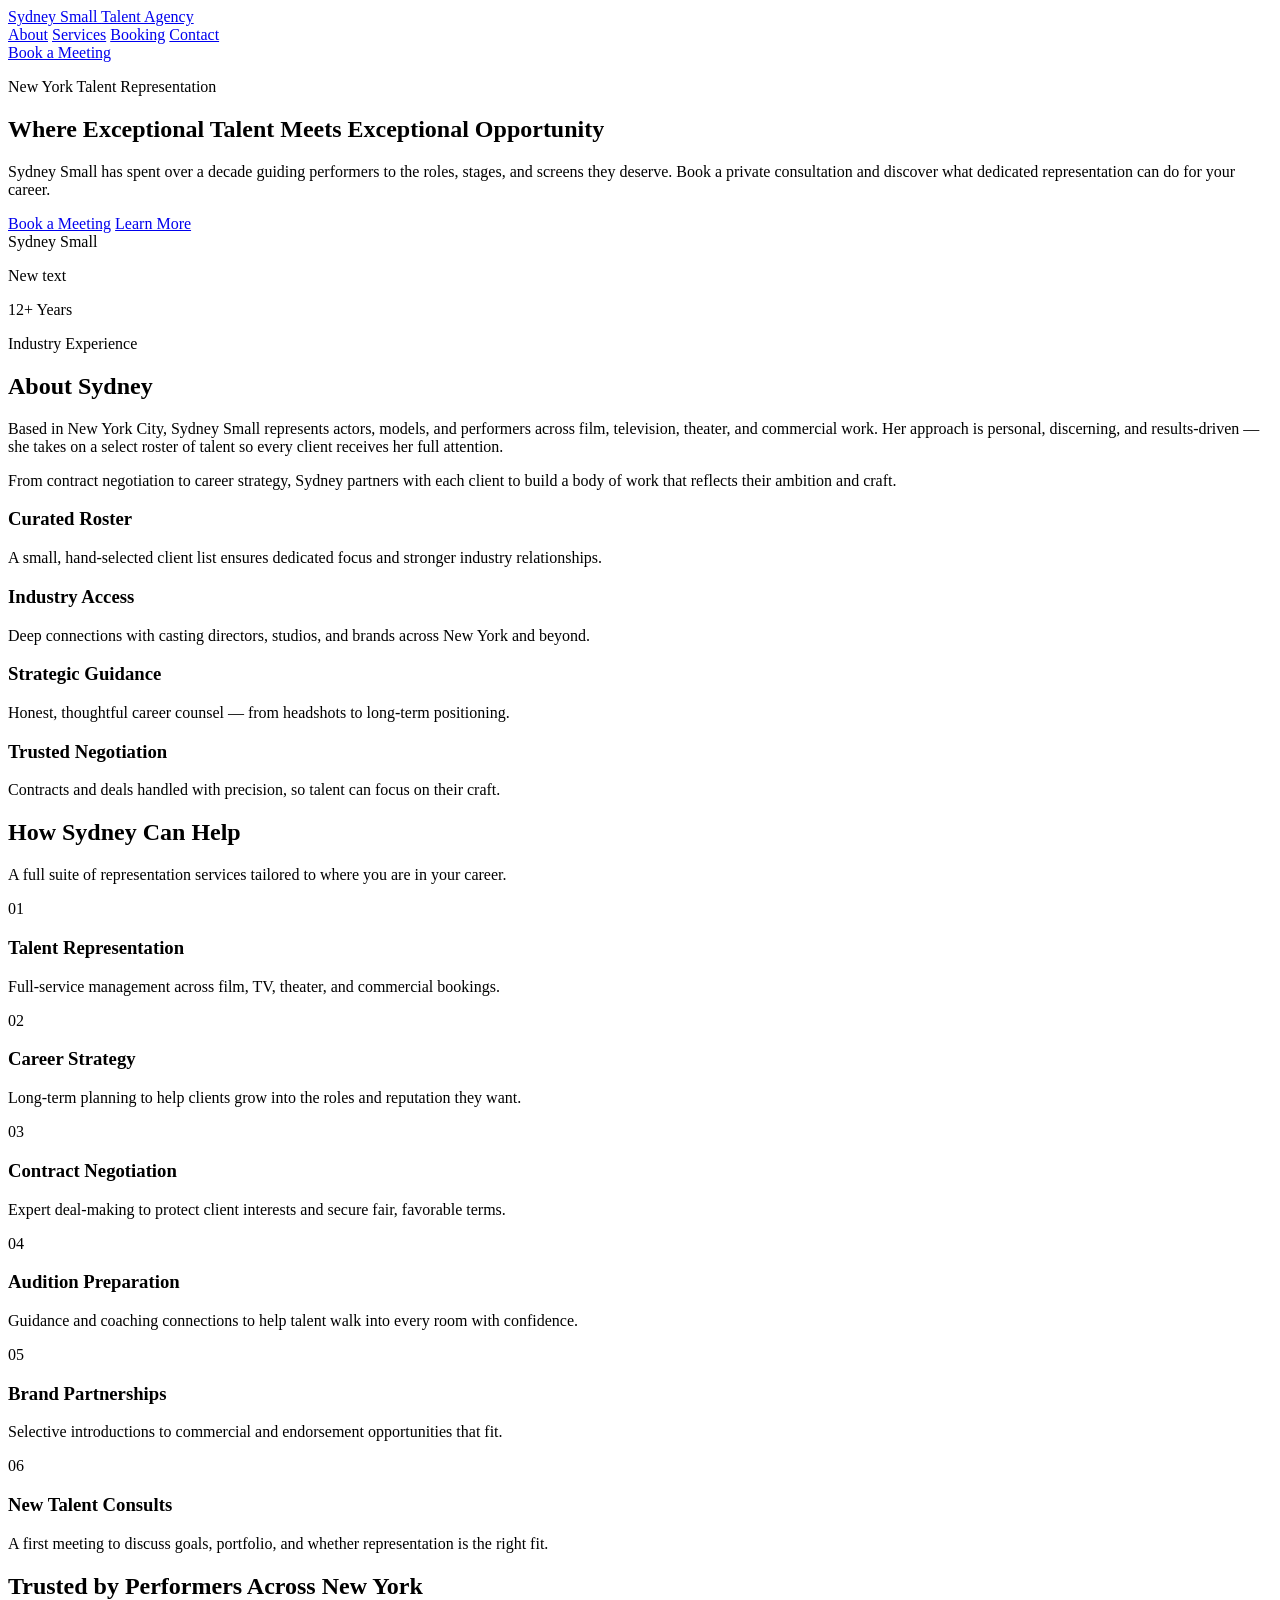
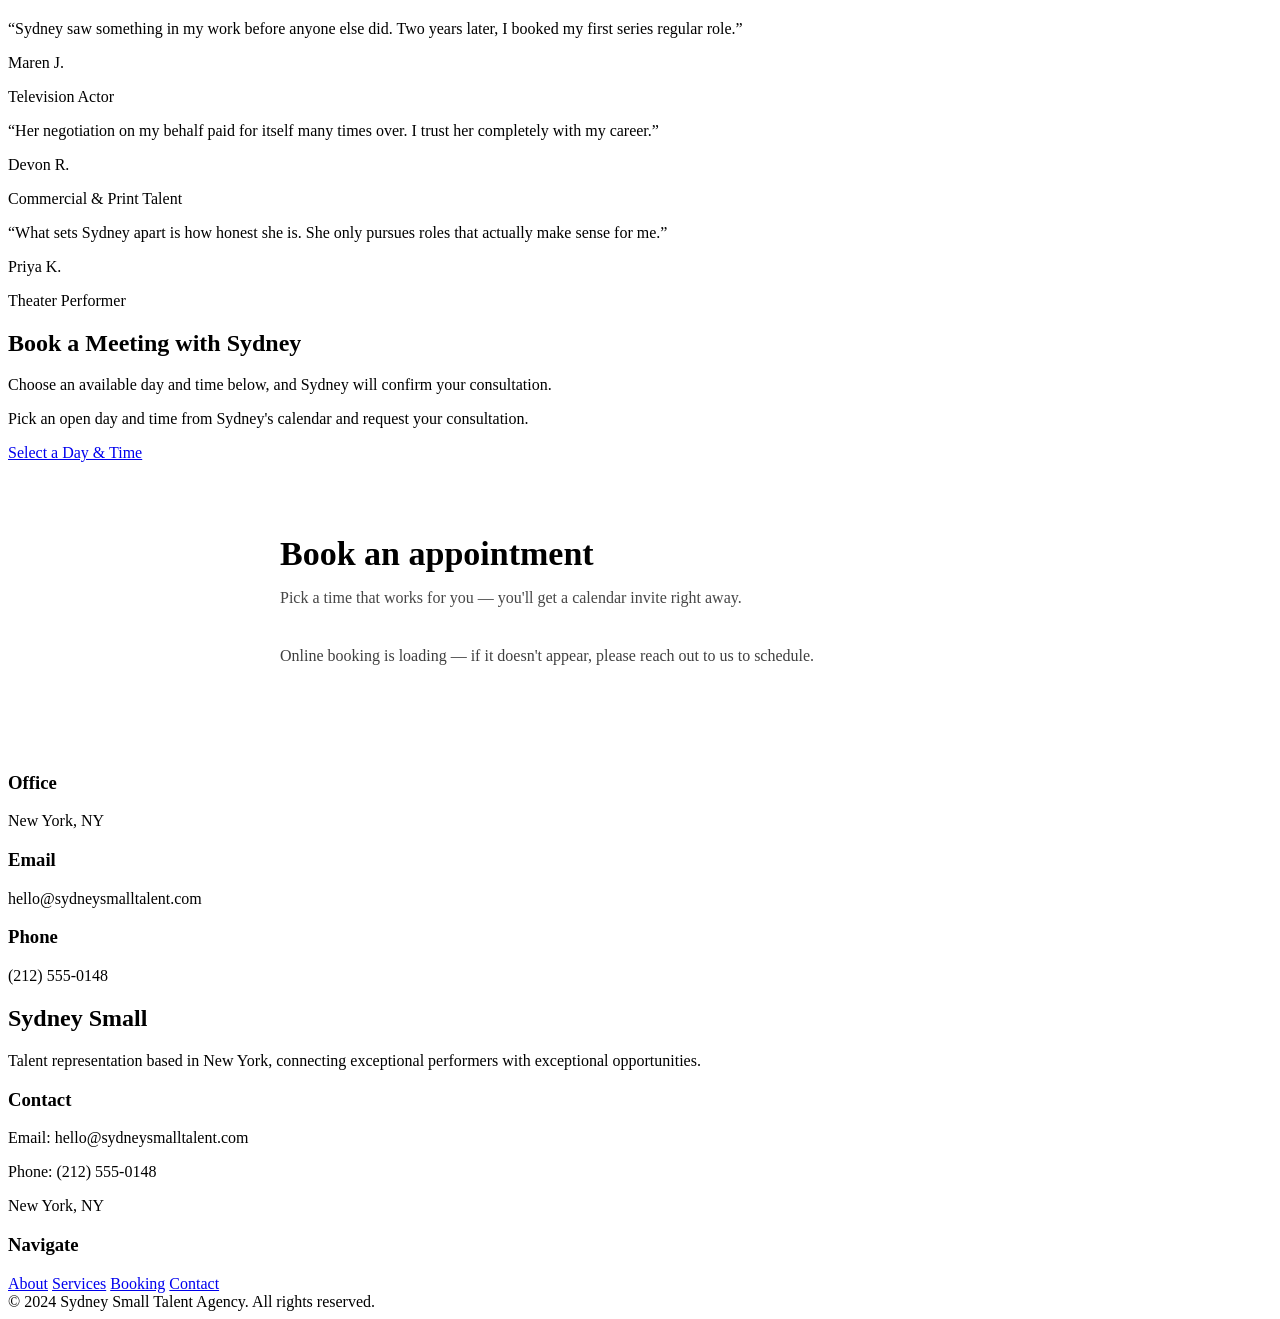
==== index.html @ 4687e896 "Update copy on / via Tibly" ====
<!DOCTYPE html>
<html lang="en">
<head>
<meta charset="utf-8">
<meta name="viewport" content="width=device-width, initial-scale=1">
<title>Sydney Small Talent Agency | Book a Meeting with Sydney Small</title>
<meta name="description" content="Sydney Small Talent Agency represents exceptional performers in New York. Book a discovery meeting with talent agent Sydney Small today.">
<link rel="canonical" href="https://sydney-small-talent-062c.sites.tibly.ai/">
<meta property="og:type" content="website">
<meta property="og:url" content="https://sydney-small-talent-062c.sites.tibly.ai/">
<meta property="og:site_name" content="Sydney Small Talent Agency">
<meta property="og:title" content="Sydney Small Talent Agency | Book a Meeting with Sydney Small">
<meta property="og:description" content="Sydney Small Talent Agency represents exceptional performers in New York. Book a discovery meeting with talent agent Sydney Small today.">
<meta name="twitter:card" content="summary_large_image">
<link rel="icon" href="/favicon.svg" type="image/svg+xml">
<link rel="preconnect" href="https://fonts.googleapis.com">
<link rel="preconnect" href="https://fonts.gstatic.com" crossorigin>
<link href="https://fonts.googleapis.com/css2?family=Playfair+Display:ital,wght@0,400;0,600;0,700;1,400&family=Inter:wght@300;400;500;600;700&display=swap" rel="stylesheet">
<link rel="stylesheet" href="/styles.css">
</head>
<body>
<!-- block:header -->
<header class="bg-surface border-b border-secondary sticky top-0 z-50">
  <div class="max-w-6xl mx-auto px-6 py-5 flex flex-col md:flex-row md:items-center md:justify-between gap-4">
    <a href="#top" class="font-display text-2xl tracking-wide text-ink">
      Sydney Small <span class="text-accent-500">Talent Agency</span>
    </a>
    <nav class="flex flex-wrap gap-x-8 gap-y-2 text-sm font-body font-medium text-brand-600">
      <a href="#about" class="hover:text-accent-500 transition-colors">About</a>
      <a href="#services" class="hover:text-accent-500 transition-colors">Services</a>
      <a href="/booking" class="hover:text-accent-500 transition-colors">Booking</a>
      <a href="#contact" class="hover:text-accent-500 transition-colors">Contact</a>
    </nav>
    <a href="#booking" class="btn text-sm py-2 px-5 self-start md:self-auto">Book a Meeting</a>
  </div>
</header>
<!-- /block:header -->
<!-- block:hero -->
<section id="top" class="bg-bg" data-block="hero">
  <div class="max-w-6xl mx-auto px-6 py-20 sm:py-28 lg:py-32 grid gap-12 lg:grid-cols-2 lg:items-center">
    <div>
      <p class="font-body text-sm tracking-widest uppercase text-accent-600 mb-4">New York Talent Representation</p>
      <h1 class="font-display text-4xl sm:text-5xl lg:text-6xl text-ink leading-tight mb-6">
        Where Exceptional Talent Meets Exceptional Opportunity
      </h1>
      <p class="font-body text-lg text-brand-500 max-w-xl mb-8 leading-relaxed">
        Sydney Small has spent over a decade guiding performers to the roles, stages, and screens they deserve. Book a private consultation and discover what dedicated representation can do for your career.
      </p>
      <div class="flex flex-wrap gap-4">
        <a href="#booking" class="btn">Book a Meeting</a>
        <a href="#about" class="btn-secondary">Learn More</a>
      </div>
    </div>
    <div class="relative">
      <div class="aspect-[4/5] w-full rounded-lg bg-secondary border border-brand-200 shadow-sm flex items-center justify-center">
        <span class="font-display text-2xl text-brand-400">Sydney Small</span>
      </div>
      <p>New text</p><div class="absolute -bottom-6 -left-6 hidden sm:block bg-brand-900 text-surface rounded-md px-6 py-4 shadow-sm">
        <p class="font-display text-xl">12+ Years</p>
        <p class="font-body text-xs text-brand-300 uppercase tracking-wide">Industry Experience</p>
      </div>
    </div>
  </div>
</section>
<!-- /block:hero -->
<!-- block:about -->
<section id="about" class="bg-surface" data-block="about">
  <div class="max-w-6xl mx-auto px-6 py-20 sm:py-24 grid gap-12 lg:grid-cols-2 lg:items-start">
    <div>
      <h2 class="font-display text-3xl sm:text-4xl text-ink mb-6">About Sydney</h2>
      <p class="font-body text-brand-500 leading-relaxed mb-4">
        Based in New York City, Sydney Small represents actors, models, and performers across film, television, theater, and commercial work. Her approach is personal, discerning, and results-driven &mdash; she takes on a select roster of talent so every client receives her full attention.
      </p>
      <p class="font-body text-brand-500 leading-relaxed">
        From contract negotiation to career strategy, Sydney partners with each client to build a body of work that reflects their ambition and craft.
      </p>
    </div>
    <div class="grid sm:grid-cols-2 gap-6">
      <div class="card">
        <h3 class="font-display text-xl text-ink mb-2">Curated Roster</h3>
        <p class="font-body text-sm text-brand-500 leading-relaxed">A small, hand-selected client list ensures dedicated focus and stronger industry relationships.</p>
      </div>
      <div class="card">
        <h3 class="font-display text-xl text-ink mb-2">Industry Access</h3>
        <p class="font-body text-sm text-brand-500 leading-relaxed">Deep connections with casting directors, studios, and brands across New York and beyond.</p>
      </div>
      <div class="card">
        <h3 class="font-display text-xl text-ink mb-2">Strategic Guidance</h3>
        <p class="font-body text-sm text-brand-500 leading-relaxed">Honest, thoughtful career counsel &mdash; from headshots to long-term positioning.</p>
      </div>
      <div class="card">
        <h3 class="font-display text-xl text-ink mb-2">Trusted Negotiation</h3>
        <p class="font-body text-sm text-brand-500 leading-relaxed">Contracts and deals handled with precision, so talent can focus on their craft.</p>
      </div>
    </div>
  </div>
</section>
<!-- /block:about -->
<!-- block:services -->
<section id="services" class="bg-bg" data-block="services">
  <div class="max-w-6xl mx-auto px-6 py-20 sm:py-24">
    <div class="text-center max-w-2xl mx-auto mb-14">
      <h2 class="font-display text-3xl sm:text-4xl text-ink mb-4">How Sydney Can Help</h2>
      <p class="font-body text-brand-500 leading-relaxed">A full suite of representation services tailored to where you are in your career.</p>
    </div>
    <div class="grid gap-6 sm:grid-cols-2 lg:grid-cols-3">
      <div class="card hover:shadow-md transition-shadow">
        <span class="text-accent-500 font-display text-3xl mb-3 block">01</span>
        <h3 class="font-display text-xl text-ink mb-2">Talent Representation</h3>
        <p class="font-body text-sm text-brand-500 leading-relaxed">Full-service management across film, TV, theater, and commercial bookings.</p>
      </div>
      <div class="card hover:shadow-md transition-shadow">
        <span class="text-accent-500 font-display text-3xl mb-3 block">02</span>
        <h3 class="font-display text-xl text-ink mb-2">Career Strategy</h3>
        <p class="font-body text-sm text-brand-500 leading-relaxed">Long-term planning to help clients grow into the roles and reputation they want.</p>
      </div>
      <div class="card hover:shadow-md transition-shadow">
        <span class="text-accent-500 font-display text-3xl mb-3 block">03</span>
        <h3 class="font-display text-xl text-ink mb-2">Contract Negotiation</h3>
        <p class="font-body text-sm text-brand-500 leading-relaxed">Expert deal-making to protect client interests and secure fair, favorable terms.</p>
      </div>
      <div class="card hover:shadow-md transition-shadow">
        <span class="text-accent-500 font-display text-3xl mb-3 block">04</span>
        <h3 class="font-display text-xl text-ink mb-2">Audition Preparation</h3>
        <p class="font-body text-sm text-brand-500 leading-relaxed">Guidance and coaching connections to help talent walk into every room with confidence.</p>
      </div>
      <div class="card hover:shadow-md transition-shadow">
        <span class="text-accent-500 font-display text-3xl mb-3 block">05</span>
        <h3 class="font-display text-xl text-ink mb-2">Brand Partnerships</h3>
        <p class="font-body text-sm text-brand-500 leading-relaxed">Selective introductions to commercial and endorsement opportunities that fit.</p>
      </div>
      <div class="card hover:shadow-md transition-shadow">
        <span class="text-accent-500 font-display text-3xl mb-3 block">06</span>
        <h3 class="font-display text-xl text-ink mb-2">New Talent Consults</h3>
        <p class="font-body text-sm text-brand-500 leading-relaxed">A first meeting to discuss goals, portfolio, and whether representation is the right fit.</p>
      </div>
    </div>
  </div>
</section>
<!-- /block:services -->
<!-- block:testimonials -->
<section id="testimonials" class="bg-surface" data-block="testimonials">
  <div class="max-w-6xl mx-auto px-6 py-20 sm:py-24">
    <h2 class="font-display text-3xl sm:text-4xl text-ink text-center mb-14">Trusted by Performers Across New York</h2>
    <div class="grid gap-6 md:grid-cols-3">
      <div class="card">
        <p class="font-body text-brand-500 leading-relaxed mb-4">&ldquo;Sydney saw something in my work before anyone else did. Two years later, I booked my first series regular role.&rdquo;</p>
        <p class="font-display text-ink">Maren J.</p>
        <p class="font-body text-xs text-brand-400 uppercase tracking-wide">Television Actor</p>
      </div>
      <div class="card">
        <p class="font-body text-brand-500 leading-relaxed mb-4">&ldquo;Her negotiation on my behalf paid for itself many times over. I trust her completely with my career.&rdquo;</p>
        <p class="font-display text-ink">Devon R.</p>
        <p class="font-body text-xs text-brand-400 uppercase tracking-wide">Commercial &amp; Print Talent</p>
      </div>
      <div class="card">
        <p class="font-body text-brand-500 leading-relaxed mb-4">&ldquo;What sets Sydney apart is how honest she is. She only pursues roles that actually make sense for me.&rdquo;</p>
        <p class="font-display text-ink">Priya K.</p>
        <p class="font-body text-xs text-brand-400 uppercase tracking-wide">Theater Performer</p>
      </div>
    </div>
  </div>
</section>
<!-- /block:testimonials -->
<!-- block:booking -->
<section id="booking" class="bg-brand-900" data-block="booking">
  <div class="max-w-4xl mx-auto px-6 py-20 sm:py-24">
    <div class="text-center mb-12">
      <h2 class="font-display text-3xl sm:text-4xl text-surface mb-4">Book a Meeting with Sydney</h2>
      <p class="font-body text-brand-300 max-w-xl mx-auto leading-relaxed">
        Choose an available day and time below, and Sydney will confirm your consultation.
      </p>
    </div>
    <div class="bg-surface rounded-lg p-8 sm:p-10 shadow-sm text-center">
      <p class="font-body text-brand-500 mb-6 leading-relaxed">Pick an open day and time from Sydney's calendar and request your consultation.</p>
      <a href="/booking" class="btn">Select a Day &amp; Time</a>
    </div>
  </div>
</section>
<!-- /block:booking -->
<!-- block:booking-2 -->
<section data-block style="padding:72px 24px;font-family:inherit;color:inherit"><div style="max-width:720px;margin:0 auto"><h2 style="font-size:clamp(26px,3.5vw,34px);font-weight:700;line-height:1.2;margin:0 0 10px">Book an appointment</h2><p style="margin:0 0 36px;opacity:0.72;font-size:16px;line-height:1.6">Pick a time that works for you — you'll get a calendar invite right away.</p><div data-tibly-booking><p style="opacity:0.75">Online booking is loading — if it doesn't appear, please reach out to us to schedule.</p></div></div></section>
<!-- /block:booking-2 -->
<!-- block:contact -->
<section id="contact" class="bg-bg" data-block="contact">
  <div class="max-w-6xl mx-auto px-6 py-20 sm:py-24 grid gap-10 md:grid-cols-3 text-center md:text-left">
    <div>
      <h3 class="font-display text-xl text-ink mb-2">Office</h3>
      <p class="font-body text-brand-500">New York, NY</p>
    </div>
    <div>
      <h3 class="font-display text-xl text-ink mb-2">Email</h3>
      <p class="font-body text-brand-500">hello@sydneysmalltalent.com</p>
    </div>
    <div>
      <h3 class="font-display text-xl text-ink mb-2">Phone</h3>
      <p class="font-body text-brand-500">(212) 555-0148</p>
    </div>
  </div>
</section>
<!-- /block:contact -->
<!-- block:footer -->
<footer class="bg-brand-900 text-brand-50">
  <div class="max-w-6xl mx-auto px-6 py-12 grid gap-10 md:grid-cols-3">
    <div>
      <h2 class="font-display text-xl text-surface mb-3">Sydney Small</h2>
      <p class="font-body text-sm text-brand-200 leading-relaxed">
        Talent representation based in New York, connecting exceptional
        performers with exceptional opportunities.
      </p>
    </div>
    <div class="font-body text-sm text-brand-200 space-y-2">
      <h3 class="font-display text-base text-surface mb-2">Contact</h3>
      <p>Email: hello@sydneysmalltalent.com</p>
      <p>Phone: (212) 555-0148</p>
      <p>New York, NY</p>
    </div>
    <div>
      <h3 class="font-display text-base text-surface mb-2">Navigate</h3>
      <nav class="flex flex-col gap-2 font-body text-sm text-brand-200">
        <a href="#about" class="hover:text-accent-500 transition-colors">About</a>
        <a href="#services" class="hover:text-accent-500 transition-colors">Services</a>
        <a href="#booking" class="hover:text-accent-500 transition-colors">Booking</a>
        <a href="#contact" class="hover:text-accent-500 transition-colors">Contact</a>
      </nav>
    </div>
  </div>
  <div class="border-t border-brand-700 py-6 text-center text-xs font-body text-brand-400">
    &copy; 2024 Sydney Small Talent Agency. All rights reserved.
  </div>
</footer>
<!-- /block:footer -->
  <script async src="https://api.tibly.ai/widget/v1.js"></script>
</body>
</html>
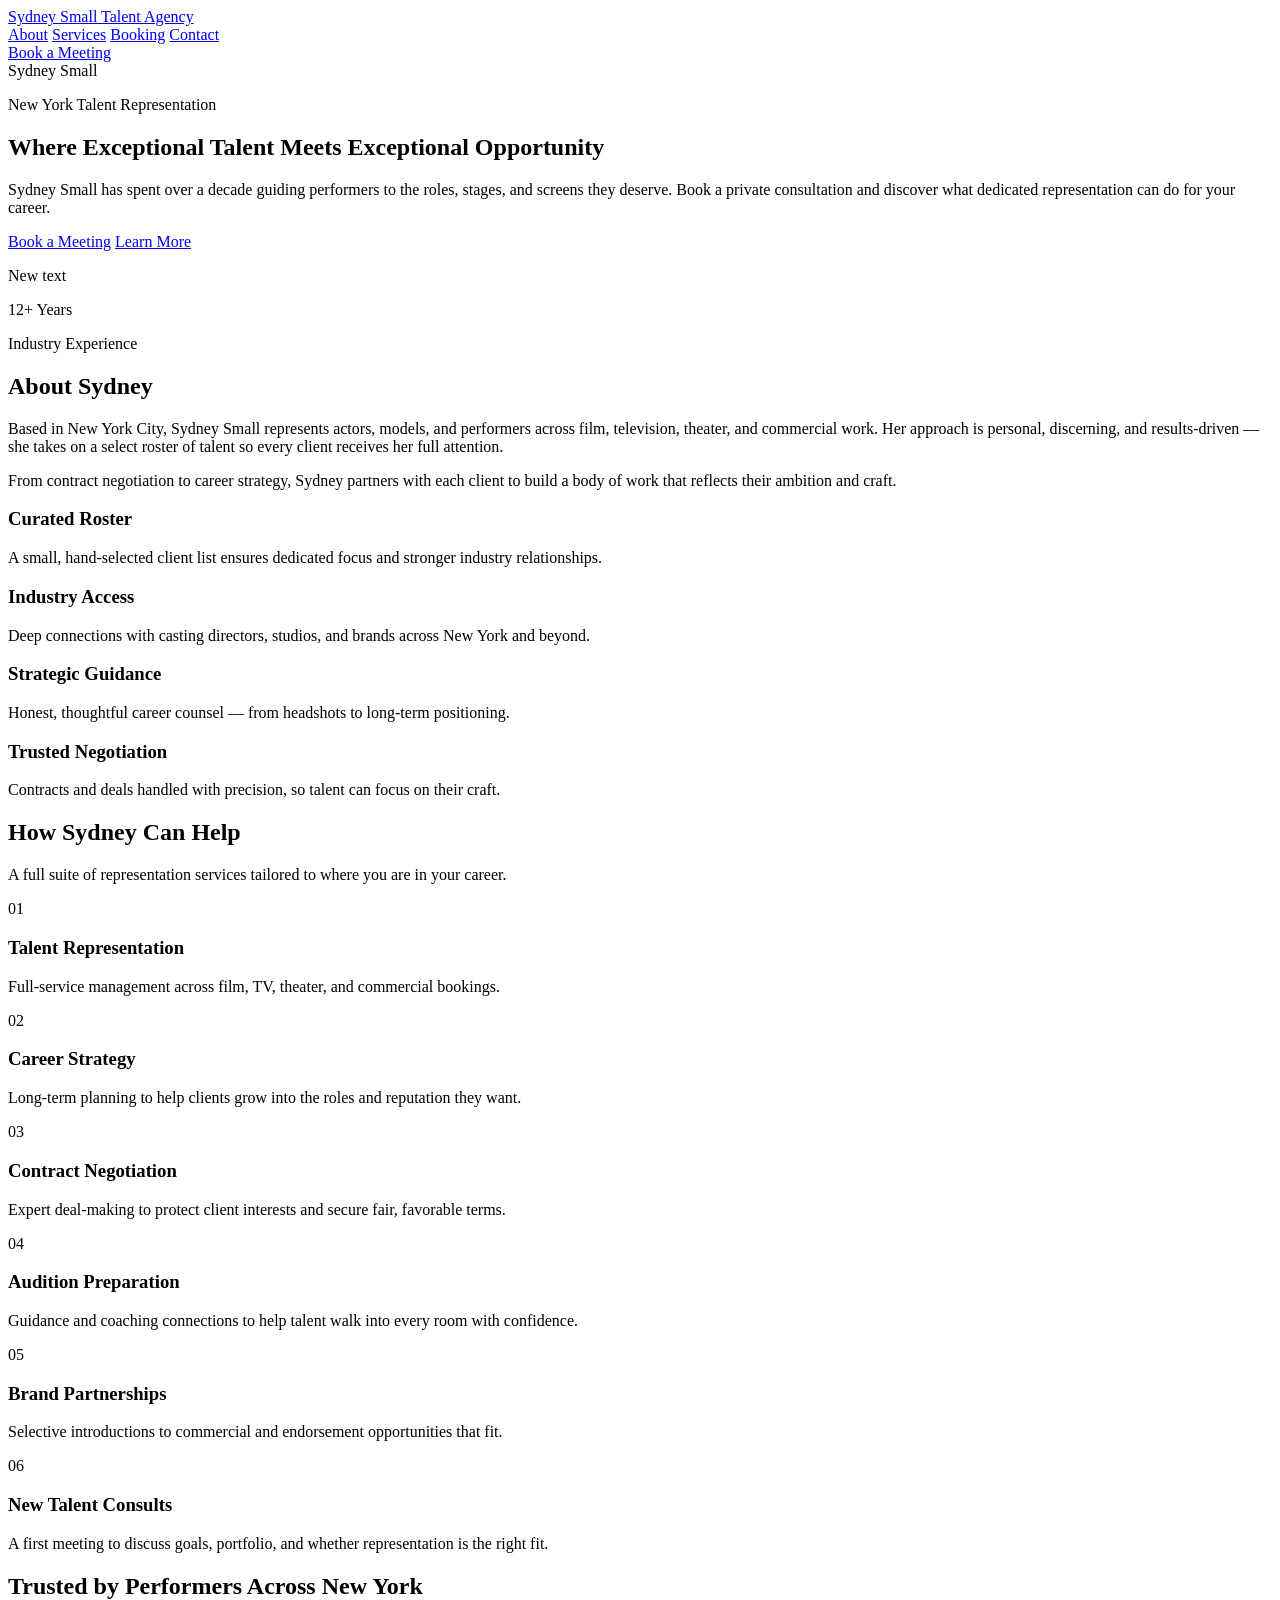
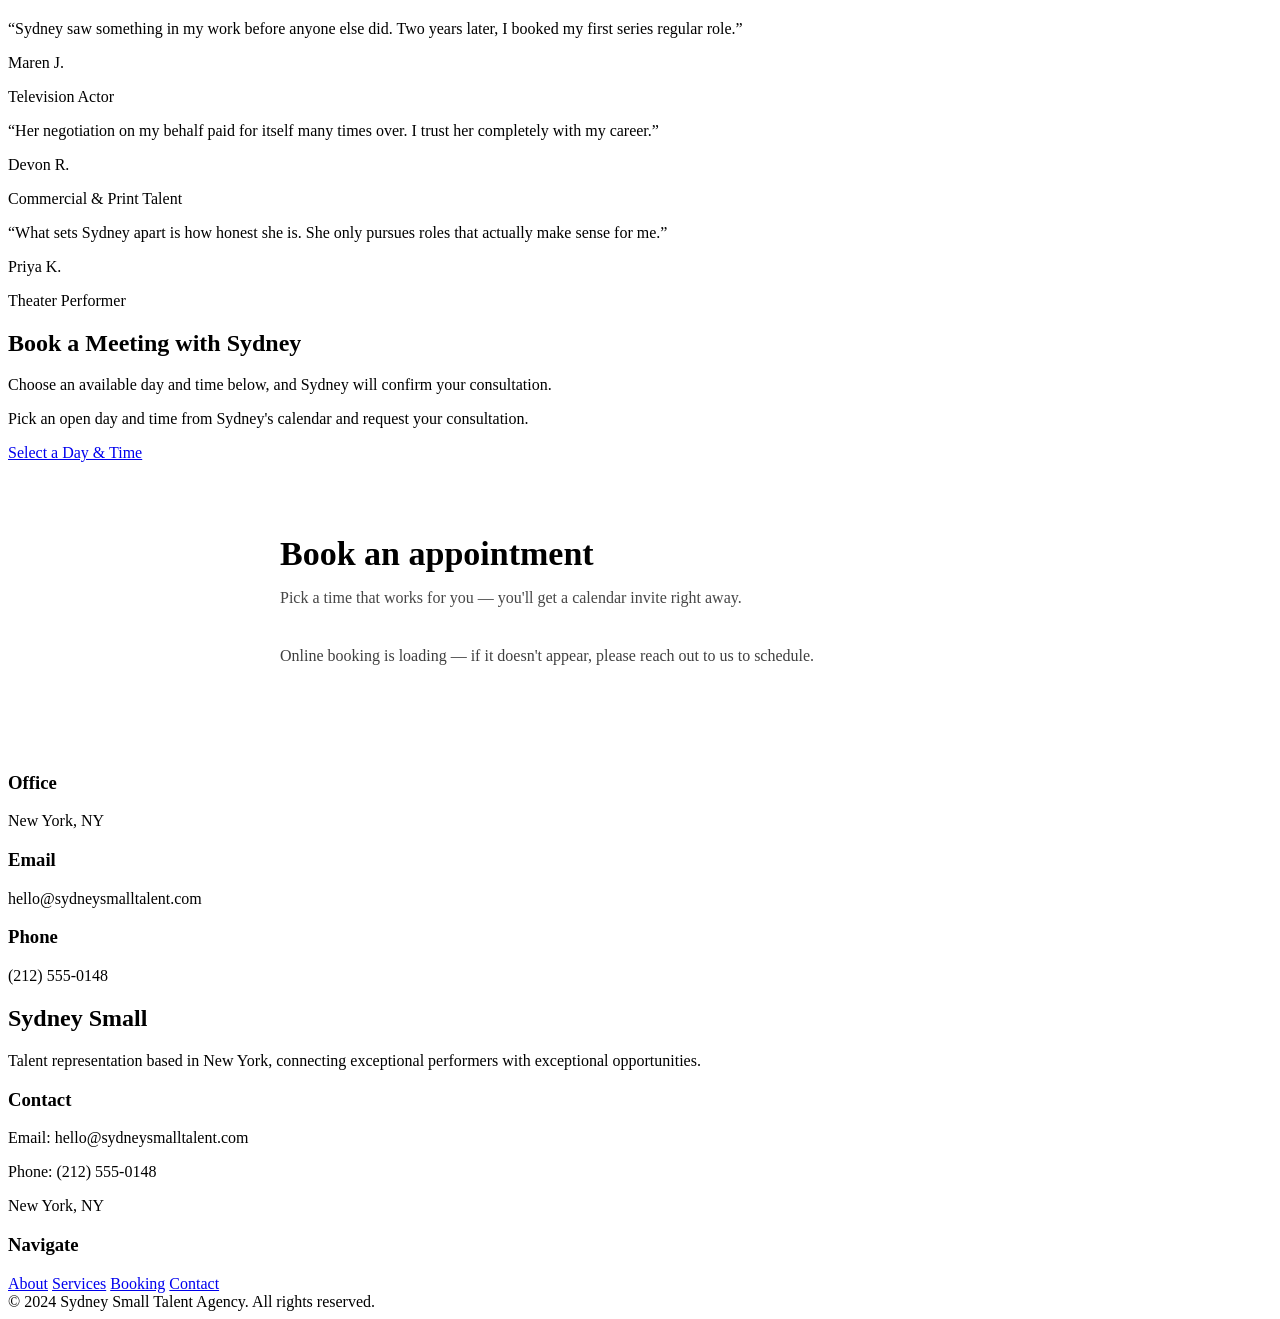
==== commit 87d1c4e3: "Update copy on / via Tibly" ====
--- a/index.html
+++ b/index.html
@@ -37,7 +37,9 @@
 <!-- /block:header -->
 <!-- block:hero -->
 <section id="top" class="bg-bg" data-block="hero">
-  <div class="max-w-6xl mx-auto px-6 py-20 sm:py-28 lg:py-32 grid gap-12 lg:grid-cols-2 lg:items-center">
+  <div class="aspect-[4/5] w-full rounded-lg bg-secondary border border-brand-200 shadow-sm flex items-center justify-center">
+        <span class="font-display text-2xl text-brand-400">Sydney Small</span>
+      </div><div class="max-w-6xl mx-auto px-6 py-20 sm:py-28 lg:py-32 grid gap-12 lg:grid-cols-2 lg:items-center">
     <div>
       <p class="font-body text-sm tracking-widest uppercase text-accent-600 mb-4">New York Talent Representation</p>
       <h1 class="font-display text-4xl sm:text-5xl lg:text-6xl text-ink leading-tight mb-6">
@@ -52,9 +54,7 @@
       </div>
     </div>
     <div class="relative">
-      <div class="aspect-[4/5] w-full rounded-lg bg-secondary border border-brand-200 shadow-sm flex items-center justify-center">
-        <span class="font-display text-2xl text-brand-400">Sydney Small</span>
-      </div>
+      
       <p>New text</p><div class="absolute -bottom-6 -left-6 hidden sm:block bg-brand-900 text-surface rounded-md px-6 py-4 shadow-sm">
         <p class="font-display text-xl">12+ Years</p>
         <p class="font-body text-xs text-brand-300 uppercase tracking-wide">Industry Experience</p>
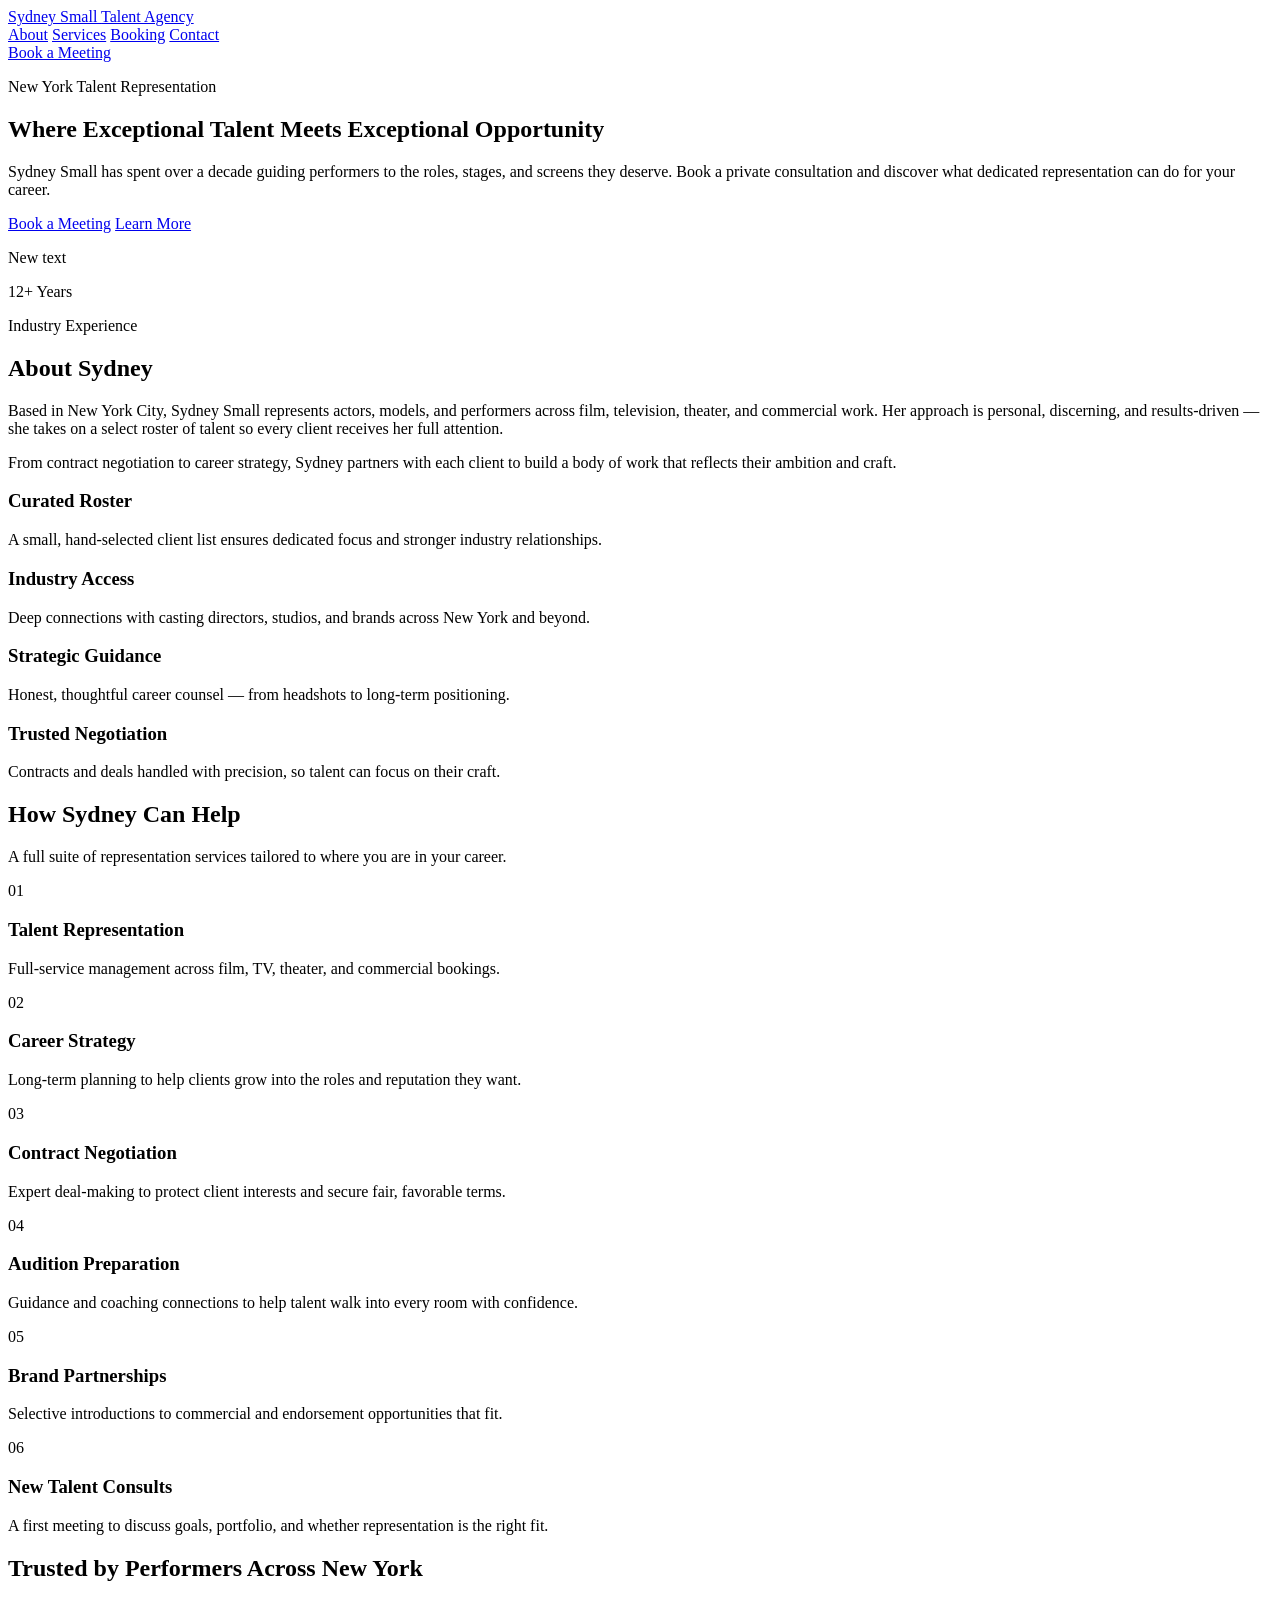
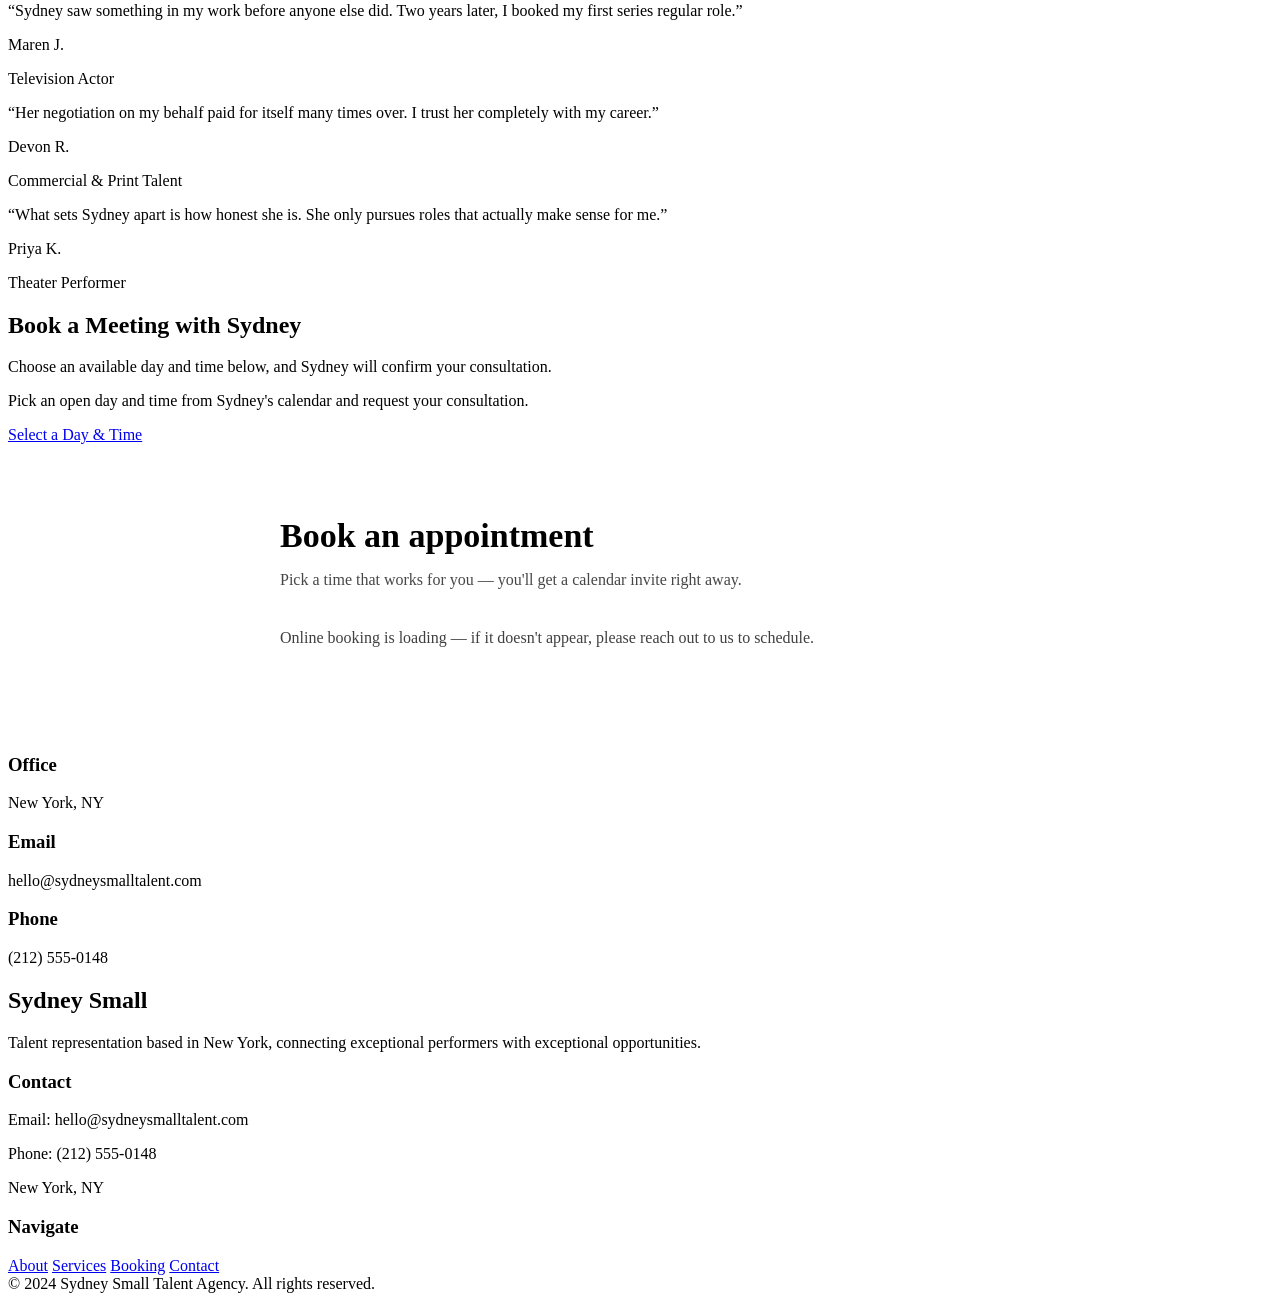
==== commit a69bda71: "Update copy on / via Tibly" ====
--- a/index.html
+++ b/index.html
@@ -37,9 +37,7 @@
 <!-- /block:header -->
 <!-- block:hero -->
 <section id="top" class="bg-bg" data-block="hero">
-  <div class="aspect-[4/5] w-full rounded-lg bg-secondary border border-brand-200 shadow-sm flex items-center justify-center">
-        <span class="font-display text-2xl text-brand-400">Sydney Small</span>
-      </div><div class="max-w-6xl mx-auto px-6 py-20 sm:py-28 lg:py-32 grid gap-12 lg:grid-cols-2 lg:items-center">
+  <div class="max-w-6xl mx-auto px-6 py-20 sm:py-28 lg:py-32 grid gap-12 lg:grid-cols-2 lg:items-center">
     <div>
       <p class="font-body text-sm tracking-widest uppercase text-accent-600 mb-4">New York Talent Representation</p>
       <h1 class="font-display text-4xl sm:text-5xl lg:text-6xl text-ink leading-tight mb-6">
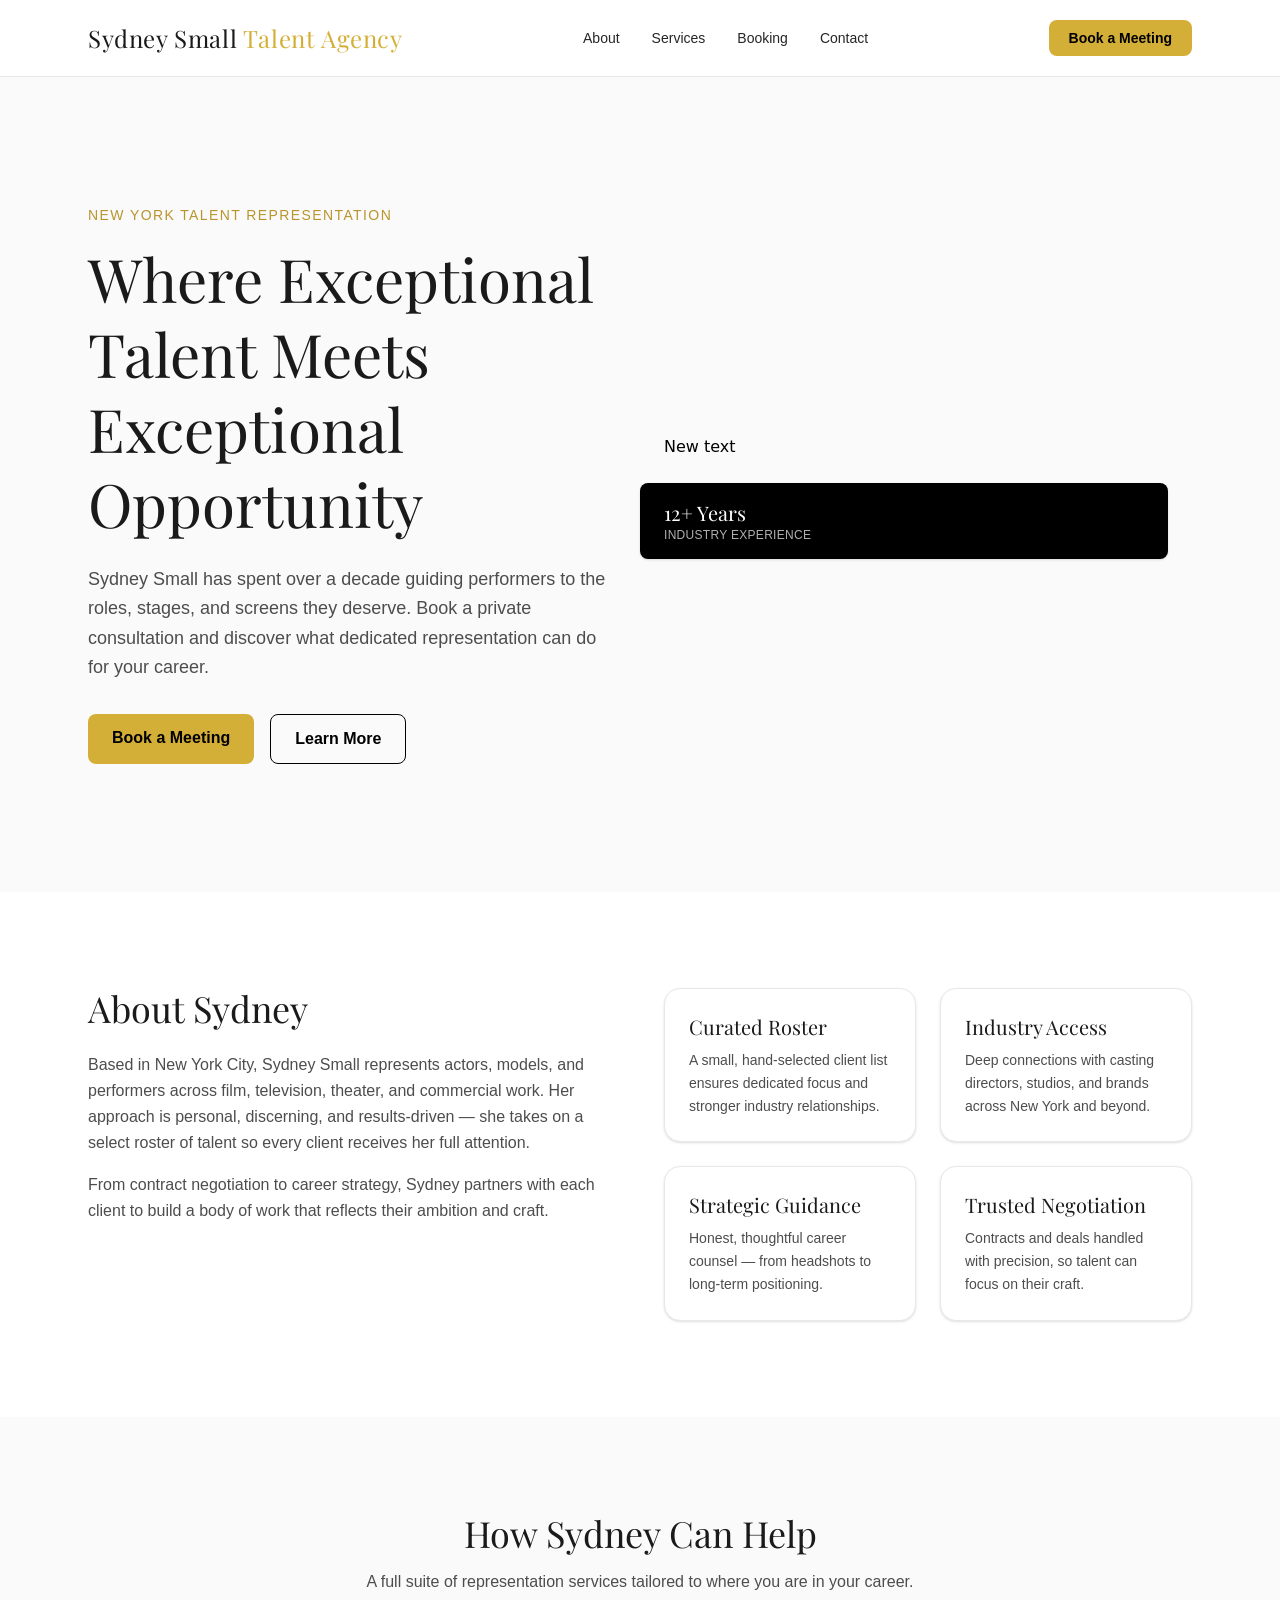
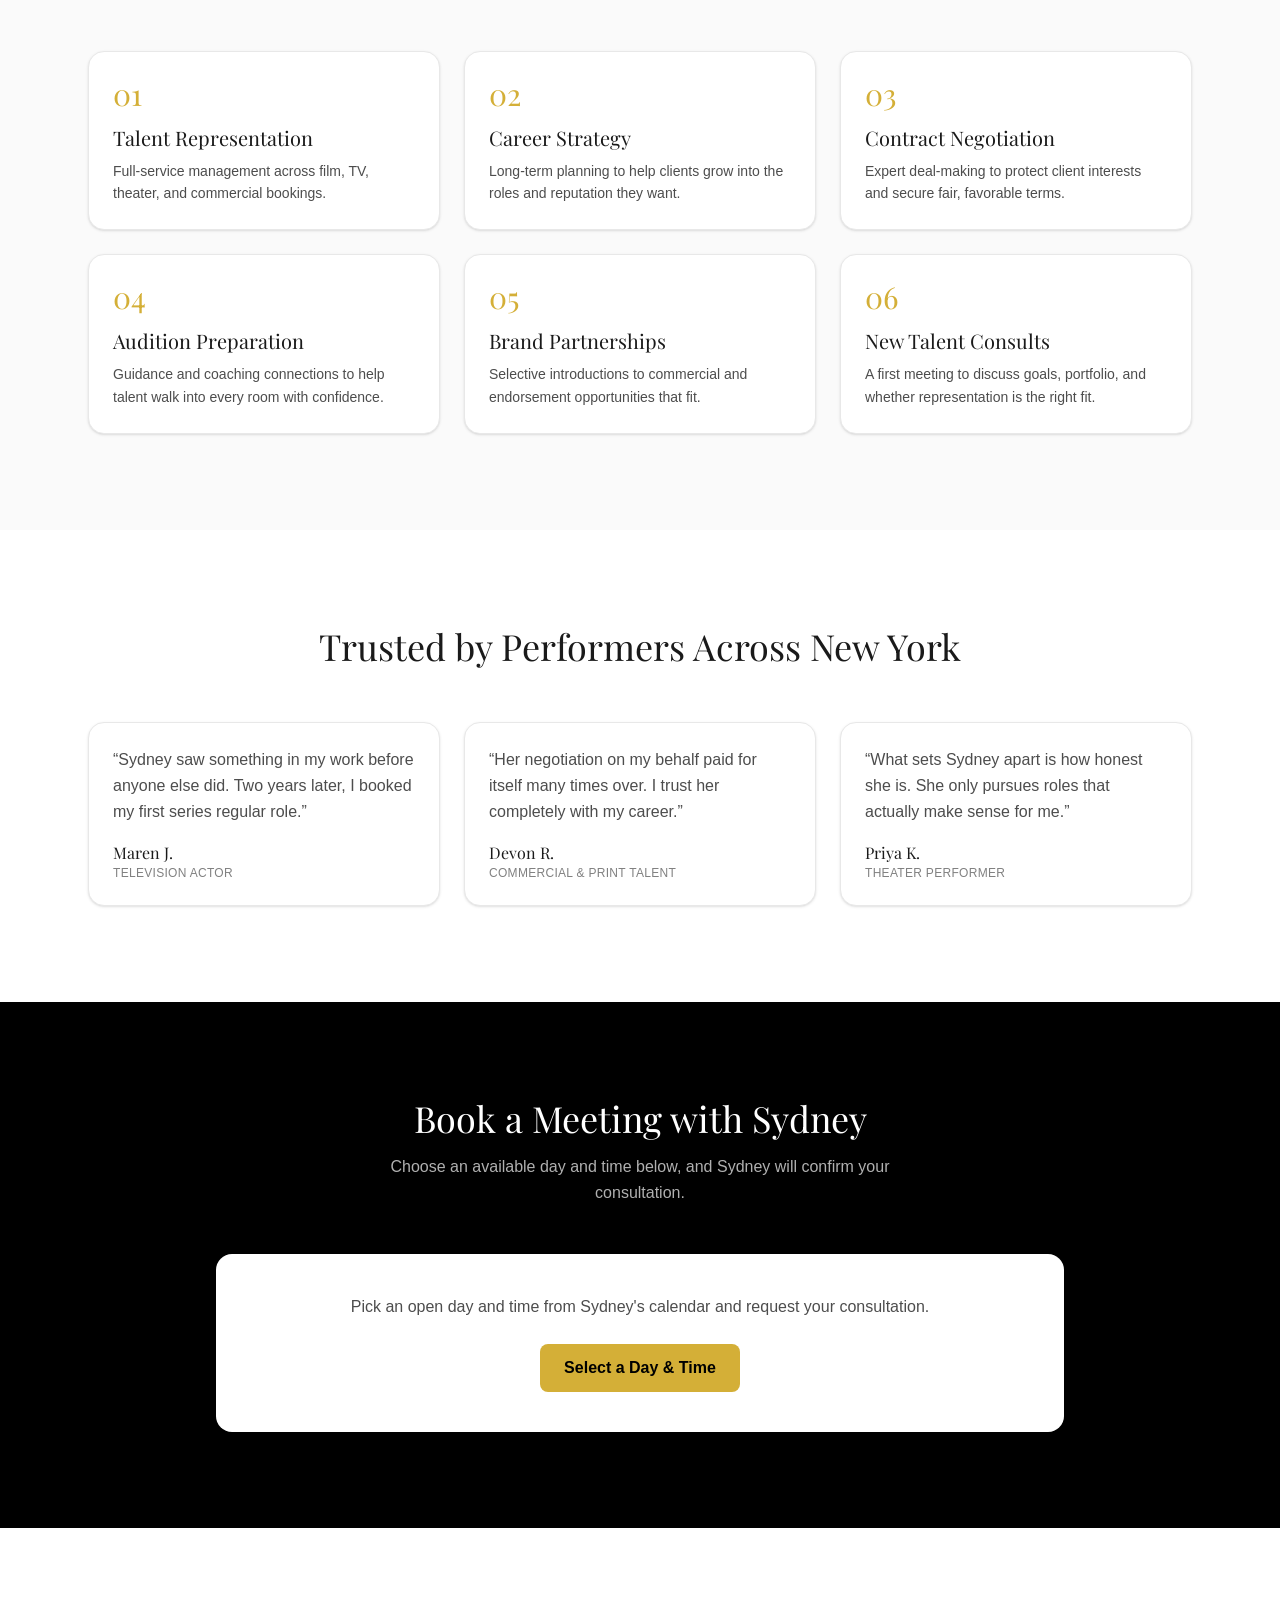
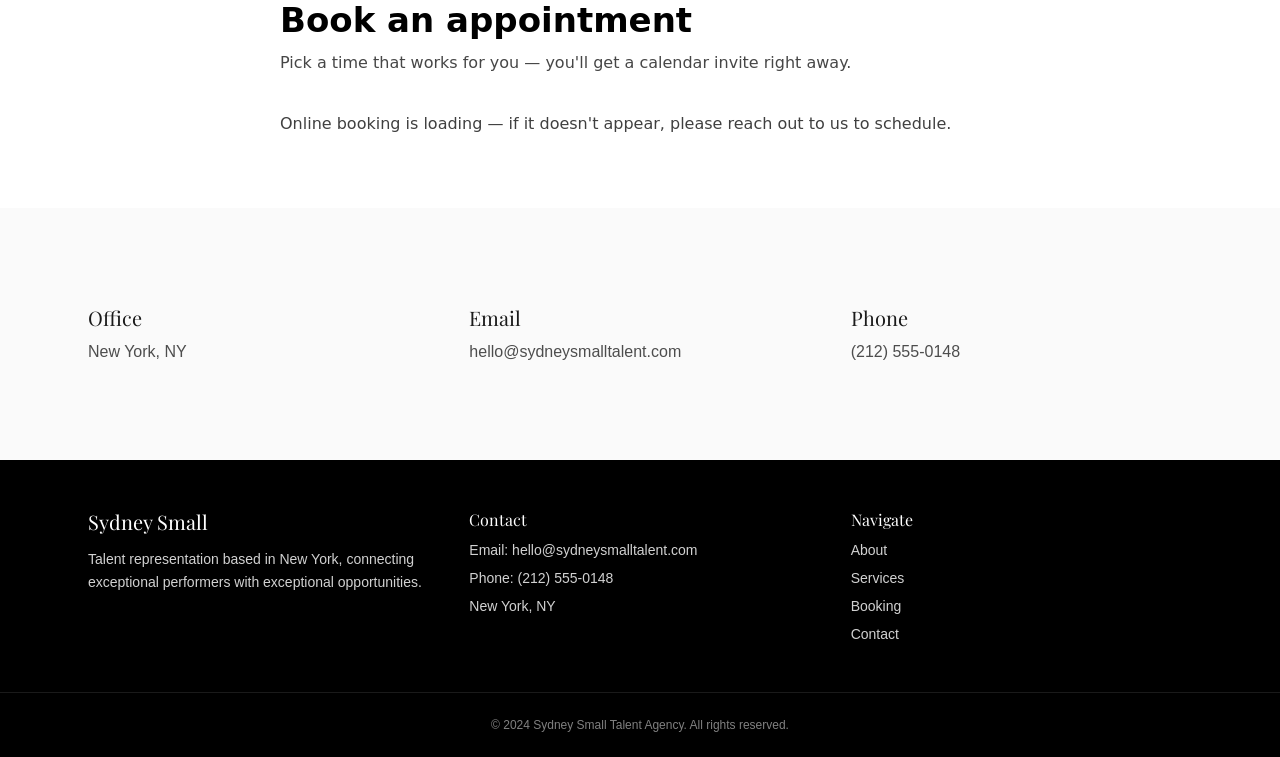
==== commit bb44b0bb: "Update copy on / via Tibly" ====
--- a/index.html
+++ b/index.html
@@ -15,8 +15,8 @@
 <link rel="icon" href="/favicon.svg" type="image/svg+xml">
 <link rel="preconnect" href="https://fonts.googleapis.com">
 <link rel="preconnect" href="https://fonts.gstatic.com" crossorigin>
-<link href="https://fonts.googleapis.com/css2?family=Playfair+Display:ital,wght@0,400;0,600;0,700;1,400&family=Inter:wght@300;400;500;600;700&display=swap" rel="stylesheet">
-<link rel="stylesheet" href="/styles.css">
+<link href="https://fonts.googleapis.com/css2?family=Playfair+Display:ital,wght@0,400;0,600;0,700;1,400&family=Manrope:wght@400;600;700&display=swap" rel="stylesheet">
+<link rel="stylesheet" href="/styles.css?v=d0b91f5e">
 </head>
 <body>
 <!-- block:header -->
@@ -53,7 +53,7 @@
     </div>
     <div class="relative">
       
-      <p>New text</p><div class="absolute -bottom-6 -left-6 hidden sm:block bg-brand-900 text-surface rounded-md px-6 py-4 shadow-sm">
+      <p style="position:relative;z-index:2">New text</p><div class="absolute -bottom-6 -left-6 hidden sm:block bg-brand-900 text-surface rounded-md px-6 py-4 shadow-sm" style="position:relative;z-index:1">
         <p class="font-display text-xl">12+ Years</p>
         <p class="font-body text-xs text-brand-300 uppercase tracking-wide">Industry Experience</p>
       </div>
--- a/styles.css
+++ b/styles.css
@@ -0,0 +1,2 @@
+/*! tailwindcss v4.3.2 | MIT License | https://tailwindcss.com */
+@layer properties{@supports (((-webkit-hyphens:none)) and (not (margin-trim:inline))) or ((-moz-orient:inline) and (not (color:rgb(from red r g b)))){*,:before,:after,::backdrop{--tw-space-y-reverse:0;--tw-border-style:solid;--tw-leading:initial;--tw-font-weight:initial;--tw-tracking:initial;--tw-shadow:0 0 #0000;--tw-shadow-color:initial;--tw-shadow-alpha:100%;--tw-inset-shadow:0 0 #0000;--tw-inset-shadow-color:initial;--tw-inset-shadow-alpha:100%;--tw-ring-color:initial;--tw-ring-shadow:0 0 #0000;--tw-inset-ring-color:initial;--tw-inset-ring-shadow:0 0 #0000;--tw-ring-inset:initial;--tw-ring-offset-width:0px;--tw-ring-offset-color:#fff;--tw-ring-offset-shadow:0 0 #0000;--tw-duration:initial}}}@layer theme{:root,:host{--font-sans:ui-sans-serif, system-ui, sans-serif, "Apple Color Emoji", "Segoe UI Emoji", "Segoe UI Symbol", "Noto Color Emoji";--font-mono:ui-monospace, SFMono-Regular, Menlo, Monaco, Consolas, "Liberation Mono", "Courier New", monospace;--color-red-600:oklch(57.7% .245 27.325);--spacing:.25rem;--container-xl:36rem;--container-2xl:42rem;--container-4xl:56rem;--container-6xl:72rem;--text-xs:.75rem;--text-xs--line-height:calc(1 / .75);--text-sm:.875rem;--text-sm--line-height:calc(1.25 / .875);--text-base:1rem;--text-base--line-height:calc(1.5 / 1);--text-lg:1.125rem;--text-lg--line-height:calc(1.75 / 1.125);--text-xl:1.25rem;--text-xl--line-height:calc(1.75 / 1.25);--text-2xl:1.5rem;--text-2xl--line-height:calc(2 / 1.5);--text-3xl:1.875rem;--text-3xl--line-height:calc(2.25 / 1.875);--text-4xl:2.25rem;--text-4xl--line-height:calc(2.5 / 2.25);--text-5xl:3rem;--text-5xl--line-height:1;--text-6xl:3.75rem;--text-6xl--line-height:1;--font-weight-medium:500;--font-weight-semibold:600;--tracking-wide:.025em;--tracking-widest:.1em;--leading-tight:1.25;--leading-relaxed:1.625;--radius-sm:.25rem;--radius-md:.5rem;--radius-lg:1rem;--default-transition-duration:.15s;--default-transition-timing-function:cubic-bezier(.4, 0, .2, 1);--default-font-family:var(--font-sans);--default-mono-font-family:var(--font-mono);--color-brand-50:#f5f5f5;--color-brand-100:#e8e8e8;--color-brand-200:#d1d1d1;--color-brand-300:#b0b0b0;--color-brand-400:gray;--color-brand-500:#4d4d4d;--color-brand-600:#262626;--color-brand-700:#1a1a1a;--color-brand-800:#0d0d0d;--color-brand-900:#000;--color-accent-50:#fbf6e7;--color-accent-100:#f5e9c2;--color-accent-300:#e3c766;--color-accent-500:#d4af37;--color-accent-600:#b8952c;--color-accent-900:#6b5514;--color-surface:#fff;--color-bg:#fafafa;--color-secondary:#e8e8e8;--color-ink:#1a1a1a;--font-display:"Playfair Display", serif;--font-body:"Manrope", sans-serif}}@layer base{*,:after,:before,::backdrop{box-sizing:border-box;border:0 solid;margin:0;padding:0}::file-selector-button{box-sizing:border-box;border:0 solid;margin:0;padding:0}html,:host{-webkit-text-size-adjust:100%;tab-size:4;line-height:1.5;font-family:var(--default-font-family,ui-sans-serif, system-ui, sans-serif, "Apple Color Emoji", "Segoe UI Emoji", "Segoe UI Symbol", "Noto Color Emoji");font-feature-settings:var(--default-font-feature-settings,normal);font-variation-settings:var(--default-font-variation-settings,normal);-webkit-tap-highlight-color:transparent}hr{height:0;color:inherit;border-top-width:1px}abbr:where([title]){-webkit-text-decoration:underline dotted;text-decoration:underline dotted}h1,h2,h3,h4,h5,h6{font-size:inherit;font-weight:inherit}a{color:inherit;-webkit-text-decoration:inherit;-webkit-text-decoration:inherit;-webkit-text-decoration:inherit;text-decoration:inherit}b,strong{font-weight:bolder}code,kbd,samp,pre{font-family:var(--default-mono-font-family,ui-monospace, SFMono-Regular, Menlo, Monaco, Consolas, "Liberation Mono", "Courier New", monospace);font-feature-settings:var(--default-mono-font-feature-settings,normal);font-variation-settings:var(--default-mono-font-variation-settings,normal);font-size:1em}small{font-size:80%}sub,sup{vertical-align:baseline;font-size:75%;line-height:0;position:relative}sub{bottom:-.25em}sup{top:-.5em}table{text-indent:0;border-color:inherit;border-collapse:collapse}:-moz-focusring{outline:auto}progress{vertical-align:baseline}summary{display:list-item}ol,ul,menu{list-style:none}img,svg,video,canvas,audio,iframe,embed,object{vertical-align:middle;display:block}img,video{max-width:100%;height:auto}button,input,select,optgroup,textarea{font:inherit;font-feature-settings:inherit;font-variation-settings:inherit;letter-spacing:inherit;color:inherit;opacity:1;background-color:#0000;border-radius:0}::file-selector-button{font:inherit;font-feature-settings:inherit;font-variation-settings:inherit;letter-spacing:inherit;color:inherit;opacity:1;background-color:#0000;border-radius:0}:where(select:is([multiple],[size])) optgroup{font-weight:bolder}:where(select:is([multiple],[size])) optgroup option{padding-inline-start:20px}::file-selector-button{margin-inline-end:4px}::placeholder{opacity:1}@supports (not ((-webkit-appearance:-apple-pay-button))) or (contain-intrinsic-size:1px){::placeholder{color:currentColor}@supports (color:color-mix(in lab, red, red)){::placeholder{color:color-mix(in oklab, currentcolor 50%, transparent)}}}textarea{resize:vertical}::-webkit-search-decoration{-webkit-appearance:none}::-webkit-date-and-time-value{min-height:1lh;text-align:inherit}::-webkit-datetime-edit{display:inline-flex}::-webkit-datetime-edit-fields-wrapper{padding:0}::-webkit-datetime-edit{padding-block:0}::-webkit-datetime-edit-year-field{padding-block:0}::-webkit-datetime-edit-month-field{padding-block:0}::-webkit-datetime-edit-day-field{padding-block:0}::-webkit-datetime-edit-hour-field{padding-block:0}::-webkit-datetime-edit-minute-field{padding-block:0}::-webkit-datetime-edit-second-field{padding-block:0}::-webkit-datetime-edit-millisecond-field{padding-block:0}::-webkit-datetime-edit-meridiem-field{padding-block:0}::-webkit-calendar-picker-indicator{line-height:1}:-moz-ui-invalid{box-shadow:none}button,input:where([type=button],[type=reset],[type=submit]){appearance:button}::file-selector-button{appearance:button}::-webkit-inner-spin-button{height:auto}::-webkit-outer-spin-button{height:auto}[hidden]:where(:not([hidden=until-found])){display:none!important}}@layer components{.btn{border-radius:var(--radius-md);background-color:var(--color-accent-500);padding-inline:calc(var(--spacing) * 6);padding-block:calc(var(--spacing) * 3);font-family:var(--font-body);--tw-font-weight:var(--font-weight-semibold);font-weight:var(--font-weight-semibold);color:var(--color-brand-900);transition-property:color,background-color,border-color,outline-color,text-decoration-color,fill,stroke,--tw-gradient-from,--tw-gradient-via,--tw-gradient-to;transition-timing-function:var(--tw-ease,var(--default-transition-timing-function));transition-duration:var(--tw-duration,var(--default-transition-duration));--tw-duration:.2s;transition-duration:.2s;display:inline-block}@media (hover:hover){.btn:hover{background-color:var(--color-accent-600)}}.btn-secondary{border-radius:var(--radius-md);border-style:var(--tw-border-style);border-width:1px;border-color:var(--color-brand-900);padding-inline:calc(var(--spacing) * 6);padding-block:calc(var(--spacing) * 3);font-family:var(--font-body);--tw-font-weight:var(--font-weight-semibold);font-weight:var(--font-weight-semibold);color:var(--color-brand-900);transition-property:color,background-color,border-color,outline-color,text-decoration-color,fill,stroke,--tw-gradient-from,--tw-gradient-via,--tw-gradient-to;transition-timing-function:var(--tw-ease,var(--default-transition-timing-function));transition-duration:var(--tw-duration,var(--default-transition-duration));--tw-duration:.2s;background-color:#0000;transition-duration:.2s;display:inline-block}@media (hover:hover){.btn-secondary:hover{background-color:var(--color-brand-900);color:var(--color-surface)}}.card{border-radius:var(--radius-lg);border-style:var(--tw-border-style);border-width:1px;border-color:var(--color-secondary);background-color:var(--color-surface);padding:calc(var(--spacing) * 6);--tw-shadow:0 1px 3px 0 var(--tw-shadow-color,#0000001a), 0 1px 2px -1px var(--tw-shadow-color,#0000001a);box-shadow:var(--tw-inset-shadow), var(--tw-inset-ring-shadow), var(--tw-ring-offset-shadow), var(--tw-ring-shadow), var(--tw-shadow)}}@layer utilities{.absolute{position:absolute}.relative{position:relative}.sticky{position:sticky}.top-0{top:0}.-bottom-6{bottom:calc(var(--spacing) * -6)}.-left-6{left:calc(var(--spacing) * -6)}.z-50{z-index:50}.mx-auto{margin-inline:auto}.mb-1{margin-bottom:var(--spacing)}.mb-2{margin-bottom:calc(var(--spacing) * 2)}.mb-3{margin-bottom:calc(var(--spacing) * 3)}.mb-4{margin-bottom:calc(var(--spacing) * 4)}.mb-6{margin-bottom:calc(var(--spacing) * 6)}.mb-8{margin-bottom:calc(var(--spacing) * 8)}.mb-12{margin-bottom:calc(var(--spacing) * 12)}.mb-14{margin-bottom:calc(var(--spacing) * 14)}.block{display:block}.flex{display:flex}.grid{display:grid}.hidden{display:none}.min-h-\[100px\]{min-height:100px}.w-full{width:100%}.max-w-2xl{max-width:var(--container-2xl)}.max-w-4xl{max-width:var(--container-4xl)}.max-w-6xl{max-width:var(--container-6xl)}.max-w-xl{max-width:var(--container-xl)}.grow{flex-grow:1}.grid-cols-2{grid-template-columns:repeat(2,minmax(0,1fr))}.flex-col{flex-direction:column}.flex-wrap{flex-wrap:wrap}.gap-2{gap:calc(var(--spacing) * 2)}.gap-4{gap:calc(var(--spacing) * 4)}.gap-6{gap:calc(var(--spacing) * 6)}.gap-10{gap:calc(var(--spacing) * 10)}.gap-12{gap:calc(var(--spacing) * 12)}:where(.space-y-2>:not(:last-child)){--tw-space-y-reverse:0;margin-block-start:calc(calc(var(--spacing) * 2) * var(--tw-space-y-reverse));margin-block-end:calc(calc(var(--spacing) * 2) * calc(1 - var(--tw-space-y-reverse)))}:where(.space-y-4>:not(:last-child)){--tw-space-y-reverse:0;margin-block-start:calc(calc(var(--spacing) * 4) * var(--tw-space-y-reverse));margin-block-end:calc(calc(var(--spacing) * 4) * calc(1 - var(--tw-space-y-reverse)))}:where(.space-y-8>:not(:last-child)){--tw-space-y-reverse:0;margin-block-start:calc(calc(var(--spacing) * 8) * var(--tw-space-y-reverse));margin-block-end:calc(calc(var(--spacing) * 8) * calc(1 - var(--tw-space-y-reverse)))}.gap-x-8{column-gap:calc(var(--spacing) * 8)}.gap-y-2{row-gap:calc(var(--spacing) * 2)}.self-start{align-self:flex-start}.rounded-lg{border-radius:var(--radius-lg)}.rounded-md{border-radius:var(--radius-md)}.border{border-style:var(--tw-border-style);border-width:1px}.border-t{border-top-style:var(--tw-border-style);border-top-width:1px}.border-b{border-bottom-style:var(--tw-border-style);border-bottom-width:1px}.border-brand-700{border-color:var(--color-brand-700)}.border-ink\/20{border-color:#1a1a1a33}@supports (color:color-mix(in lab, red, red)){.border-ink\/20{border-color:color-mix(in oklab, var(--color-ink) 20%, transparent)}}.border-secondary{border-color:var(--color-secondary)}.bg-bg{background-color:var(--color-bg)}.bg-brand-900{background-color:var(--color-brand-900)}.bg-surface{background-color:var(--color-surface)}.p-6{padding:calc(var(--spacing) * 6)}.p-8{padding:calc(var(--spacing) * 8)}.px-3{padding-inline:calc(var(--spacing) * 3)}.px-4{padding-inline:calc(var(--spacing) * 4)}.px-5{padding-inline:calc(var(--spacing) * 5)}.px-6{padding-inline:calc(var(--spacing) * 6)}.py-2{padding-block:calc(var(--spacing) * 2)}.py-4{padding-block:calc(var(--spacing) * 4)}.py-5{padding-block:calc(var(--spacing) * 5)}.py-6{padding-block:calc(var(--spacing) * 6)}.py-10{padding-block:calc(var(--spacing) * 10)}.py-12{padding-block:calc(var(--spacing) * 12)}.py-20{padding-block:calc(var(--spacing) * 20)}.text-center{text-align:center}.font-body{font-family:var(--font-body)}.font-display{font-family:var(--font-display)}.text-2xl{font-size:var(--text-2xl);line-height:var(--tw-leading,var(--text-2xl--line-height))}.text-3xl{font-size:var(--text-3xl);line-height:var(--tw-leading,var(--text-3xl--line-height))}.text-4xl{font-size:var(--text-4xl);line-height:var(--tw-leading,var(--text-4xl--line-height))}.text-base{font-size:var(--text-base);line-height:var(--tw-leading,var(--text-base--line-height))}.text-lg{font-size:var(--text-lg);line-height:var(--tw-leading,var(--text-lg--line-height))}.text-sm{font-size:var(--text-sm);line-height:var(--tw-leading,var(--text-sm--line-height))}.text-xl{font-size:var(--text-xl);line-height:var(--tw-leading,var(--text-xl--line-height))}.text-xs{font-size:var(--text-xs);line-height:var(--tw-leading,var(--text-xs--line-height))}.leading-relaxed{--tw-leading:var(--leading-relaxed);line-height:var(--leading-relaxed)}.leading-tight{--tw-leading:var(--leading-tight);line-height:var(--leading-tight)}.font-medium{--tw-font-weight:var(--font-weight-medium);font-weight:var(--font-weight-medium)}.tracking-wide{--tw-tracking:var(--tracking-wide);letter-spacing:var(--tracking-wide)}.tracking-widest{--tw-tracking:var(--tracking-widest);letter-spacing:var(--tracking-widest)}.text-accent-500{color:var(--color-accent-500)}.text-accent-600{color:var(--color-accent-600)}.text-brand-50{color:var(--color-brand-50)}.text-brand-200{color:var(--color-brand-200)}.text-brand-300{color:var(--color-brand-300)}.text-brand-400{color:var(--color-brand-400)}.text-brand-500{color:var(--color-brand-500)}.text-brand-600{color:var(--color-brand-600)}.text-ink{color:var(--color-ink)}.text-ink\/60{color:#1a1a1a99}@supports (color:color-mix(in lab, red, red)){.text-ink\/60{color:color-mix(in oklab, var(--color-ink) 60%, transparent)}}.text-ink\/70{color:#1a1a1ab3}@supports (color:color-mix(in lab, red, red)){.text-ink\/70{color:color-mix(in oklab, var(--color-ink) 70%, transparent)}}.text-ink\/80{color:#1a1a1acc}@supports (color:color-mix(in lab, red, red)){.text-ink\/80{color:color-mix(in oklab, var(--color-ink) 80%, transparent)}}.text-red-600{color:var(--color-red-600)}.text-surface{color:var(--color-surface)}.uppercase{text-transform:uppercase}.shadow-sm{--tw-shadow:0 1px 3px 0 var(--tw-shadow-color,#0000001a), 0 1px 2px -1px var(--tw-shadow-color,#0000001a);box-shadow:var(--tw-inset-shadow), var(--tw-inset-ring-shadow), var(--tw-ring-offset-shadow), var(--tw-ring-shadow), var(--tw-shadow)}.transition-colors{transition-property:color,background-color,border-color,outline-color,text-decoration-color,fill,stroke,--tw-gradient-from,--tw-gradient-via,--tw-gradient-to;transition-timing-function:var(--tw-ease,var(--default-transition-timing-function));transition-duration:var(--tw-duration,var(--default-transition-duration))}.transition-shadow{transition-property:box-shadow;transition-timing-function:var(--tw-ease,var(--default-transition-timing-function));transition-duration:var(--tw-duration,var(--default-transition-duration))}@media (hover:hover){.hover\:text-accent-500:hover{color:var(--color-accent-500)}.hover\:shadow-md:hover{--tw-shadow:0 4px 6px -1px var(--tw-shadow-color,#0000001a), 0 2px 4px -2px var(--tw-shadow-color,#0000001a);box-shadow:var(--tw-inset-shadow), var(--tw-inset-ring-shadow), var(--tw-ring-offset-shadow), var(--tw-ring-shadow), var(--tw-shadow)}}@media (min-width:40rem){.sm\:block{display:block}.sm\:grid-cols-2{grid-template-columns:repeat(2,minmax(0,1fr))}.sm\:grid-cols-4{grid-template-columns:repeat(4,minmax(0,1fr))}.sm\:p-10{padding:calc(var(--spacing) * 10)}.sm\:py-24{padding-block:calc(var(--spacing) * 24)}.sm\:py-28{padding-block:calc(var(--spacing) * 28)}.sm\:text-4xl{font-size:var(--text-4xl);line-height:var(--tw-leading,var(--text-4xl--line-height))}.sm\:text-5xl{font-size:var(--text-5xl);line-height:var(--tw-leading,var(--text-5xl--line-height))}}@media (min-width:48rem){.md\:grid-cols-2{grid-template-columns:repeat(2,minmax(0,1fr))}.md\:grid-cols-3{grid-template-columns:repeat(3,minmax(0,1fr))}.md\:grid-cols-7{grid-template-columns:repeat(7,minmax(0,1fr))}.md\:flex-row{flex-direction:row}.md\:items-center{align-items:center}.md\:justify-between{justify-content:space-between}.md\:self-auto{align-self:auto}.md\:text-left{text-align:left}.md\:text-4xl{font-size:var(--text-4xl);line-height:var(--tw-leading,var(--text-4xl--line-height))}}@media (min-width:64rem){.lg\:grid-cols-2{grid-template-columns:repeat(2,minmax(0,1fr))}.lg\:grid-cols-3{grid-template-columns:repeat(3,minmax(0,1fr))}.lg\:items-center{align-items:center}.lg\:items-start{align-items:flex-start}.lg\:py-32{padding-block:calc(var(--spacing) * 32)}.lg\:text-6xl{font-size:var(--text-6xl);line-height:var(--tw-leading,var(--text-6xl--line-height))}}}@property --tw-space-y-reverse{syntax:"*";inherits:false;initial-value:0}@property --tw-border-style{syntax:"*";inherits:false;initial-value:solid}@property --tw-leading{syntax:"*";inherits:false}@property --tw-font-weight{syntax:"*";inherits:false}@property --tw-tracking{syntax:"*";inherits:false}@property --tw-shadow{syntax:"*";inherits:false;initial-value:0 0 #0000}@property --tw-shadow-color{syntax:"*";inherits:false}@property --tw-shadow-alpha{syntax:"<percentage>";inherits:false;initial-value:100%}@property --tw-inset-shadow{syntax:"*";inherits:false;initial-value:0 0 #0000}@property --tw-inset-shadow-color{syntax:"*";inherits:false}@property --tw-inset-shadow-alpha{syntax:"<percentage>";inherits:false;initial-value:100%}@property --tw-ring-color{syntax:"*";inherits:false}@property --tw-ring-shadow{syntax:"*";inherits:false;initial-value:0 0 #0000}@property --tw-inset-ring-color{syntax:"*";inherits:false}@property --tw-inset-ring-shadow{syntax:"*";inherits:false;initial-value:0 0 #0000}@property --tw-ring-inset{syntax:"*";inherits:false}@property --tw-ring-offset-width{syntax:"<length>";inherits:false;initial-value:0}@property --tw-ring-offset-color{syntax:"*";inherits:false;initial-value:#fff}@property --tw-ring-offset-shadow{syntax:"*";inherits:false;initial-value:0 0 #0000}@property --tw-duration{syntax:"*";inherits:false}
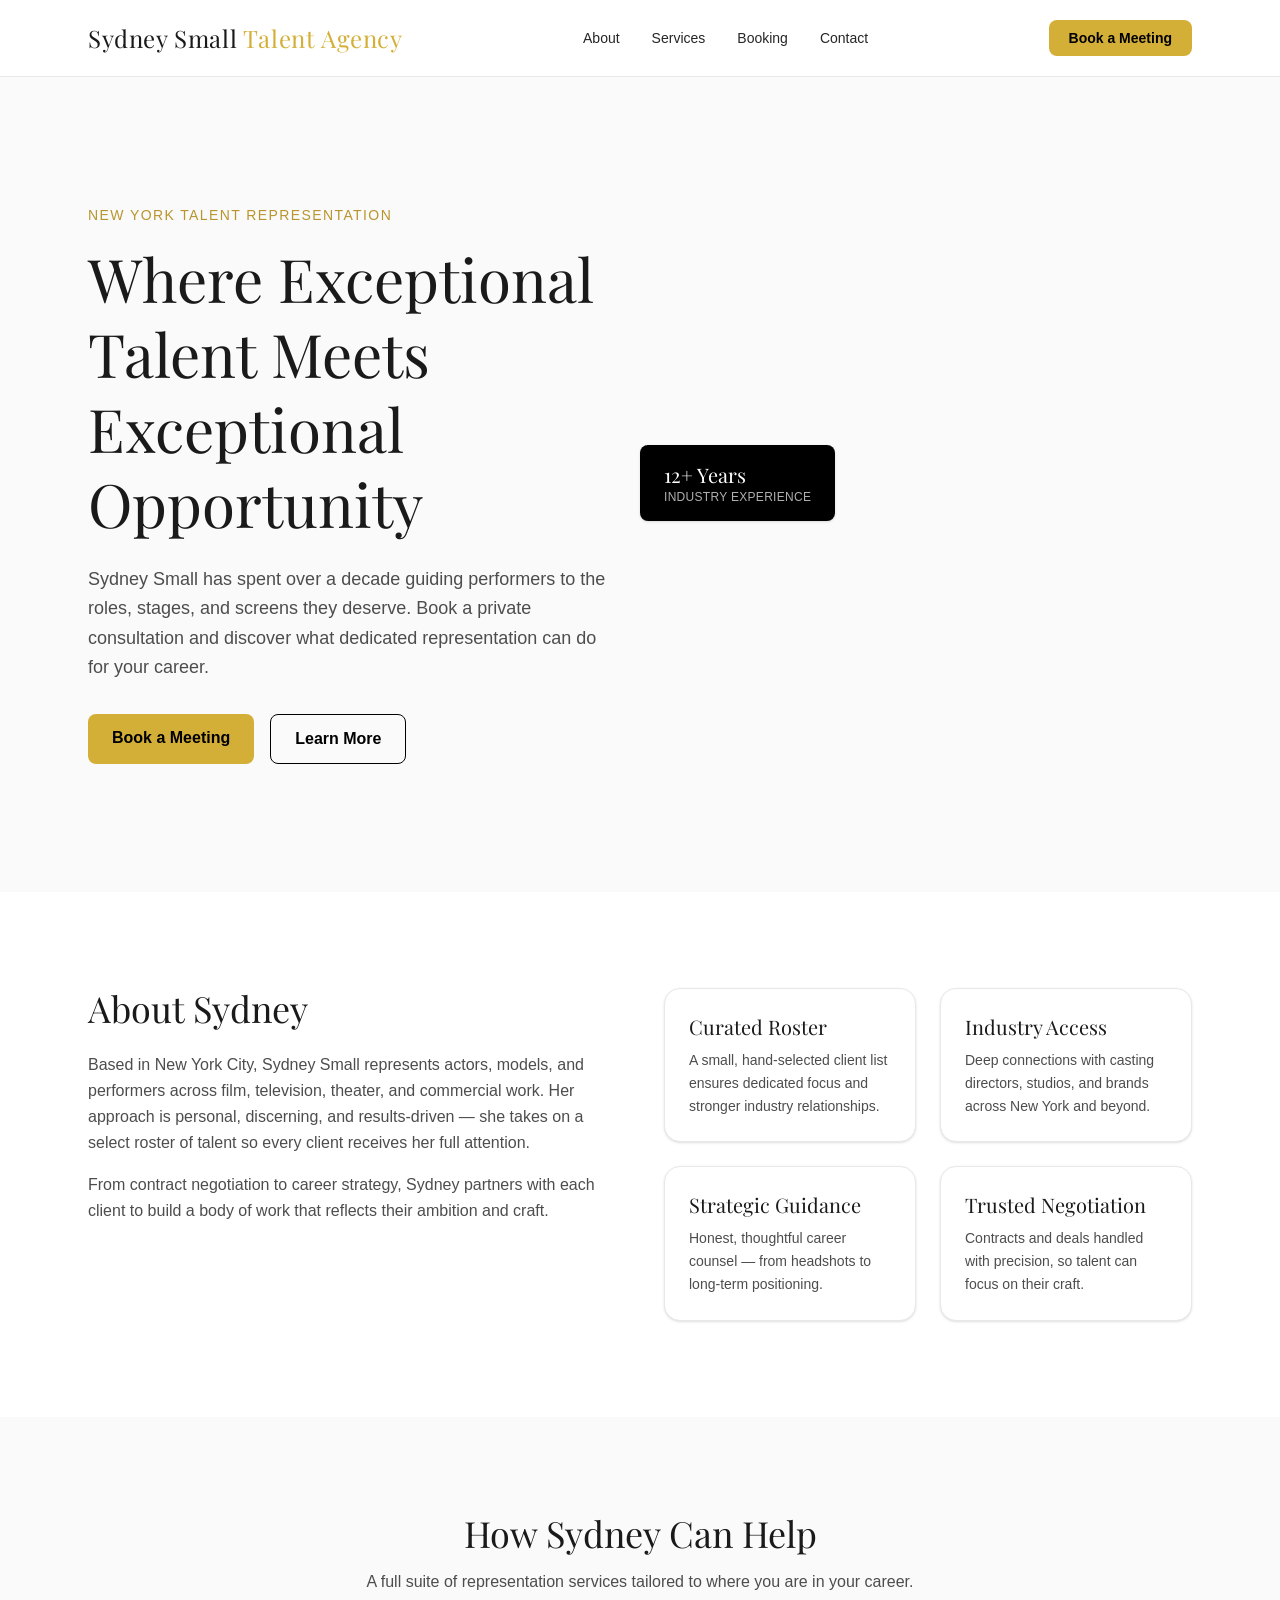
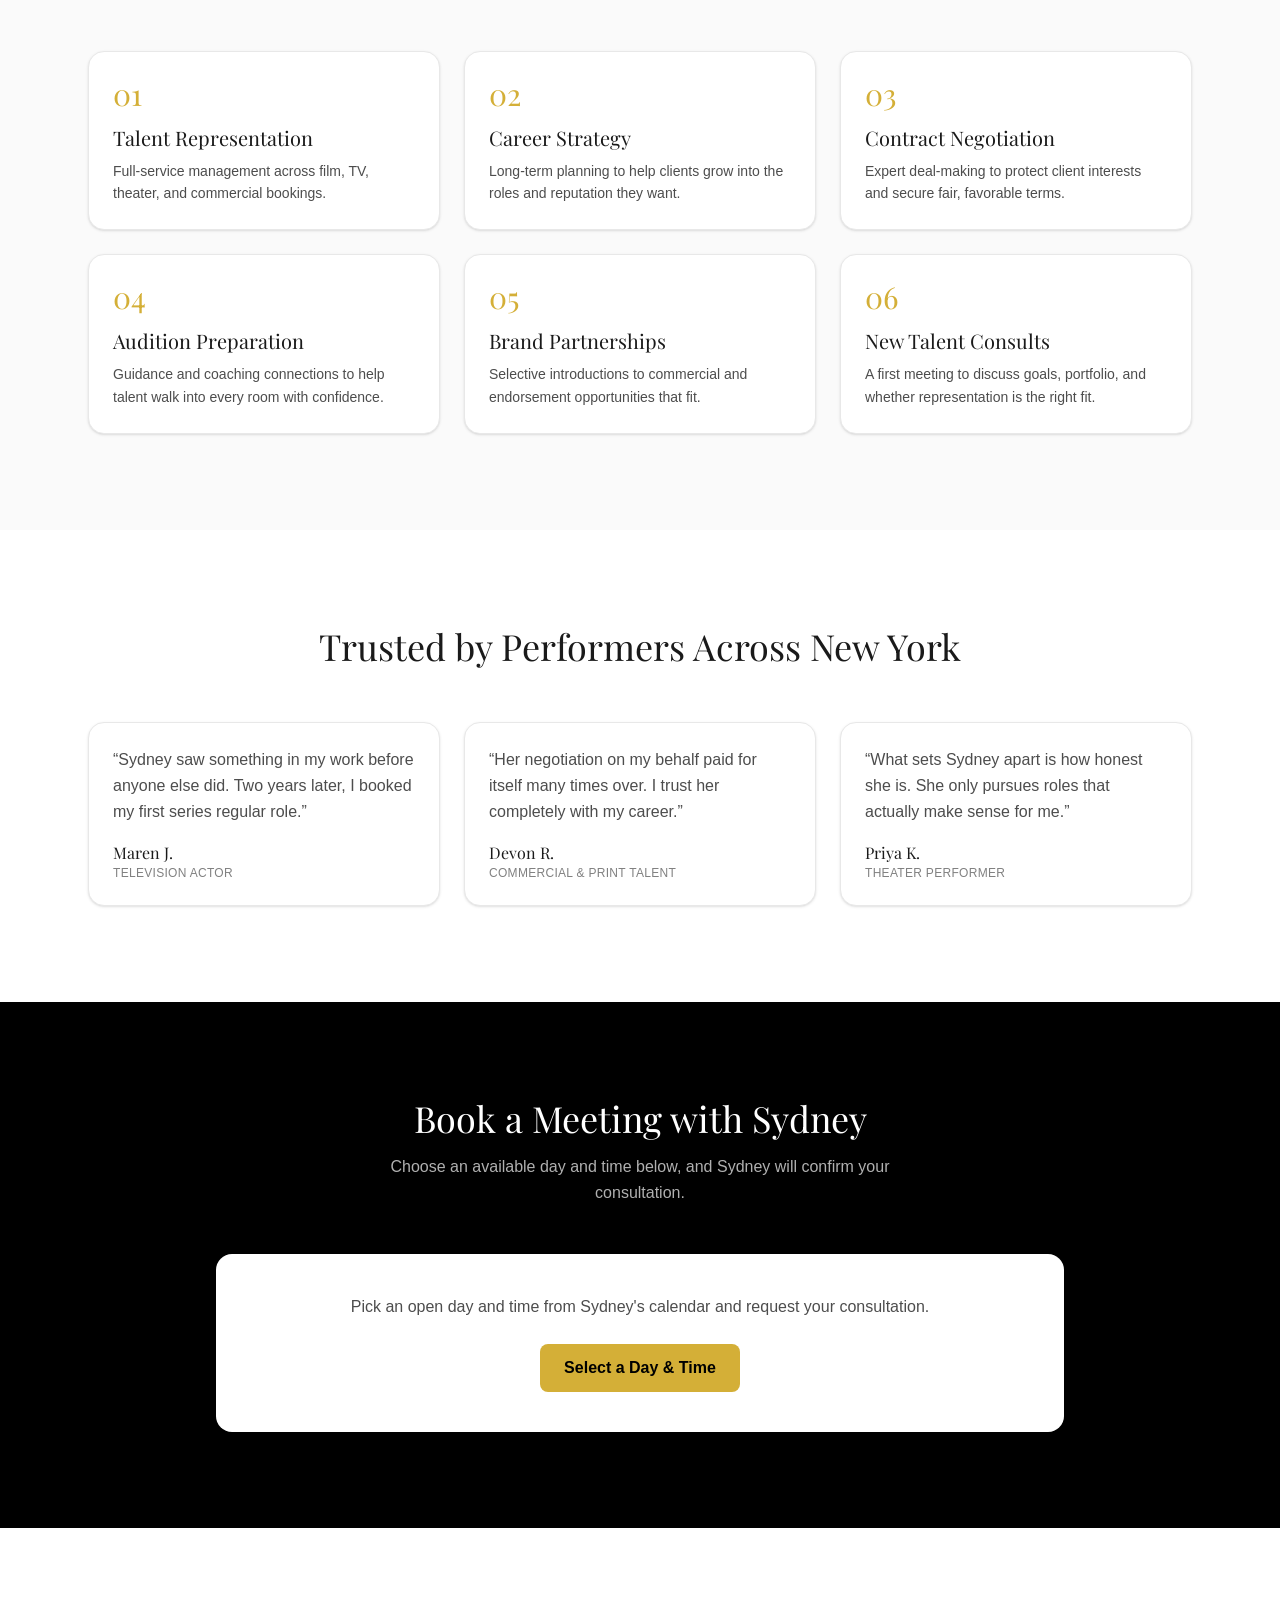
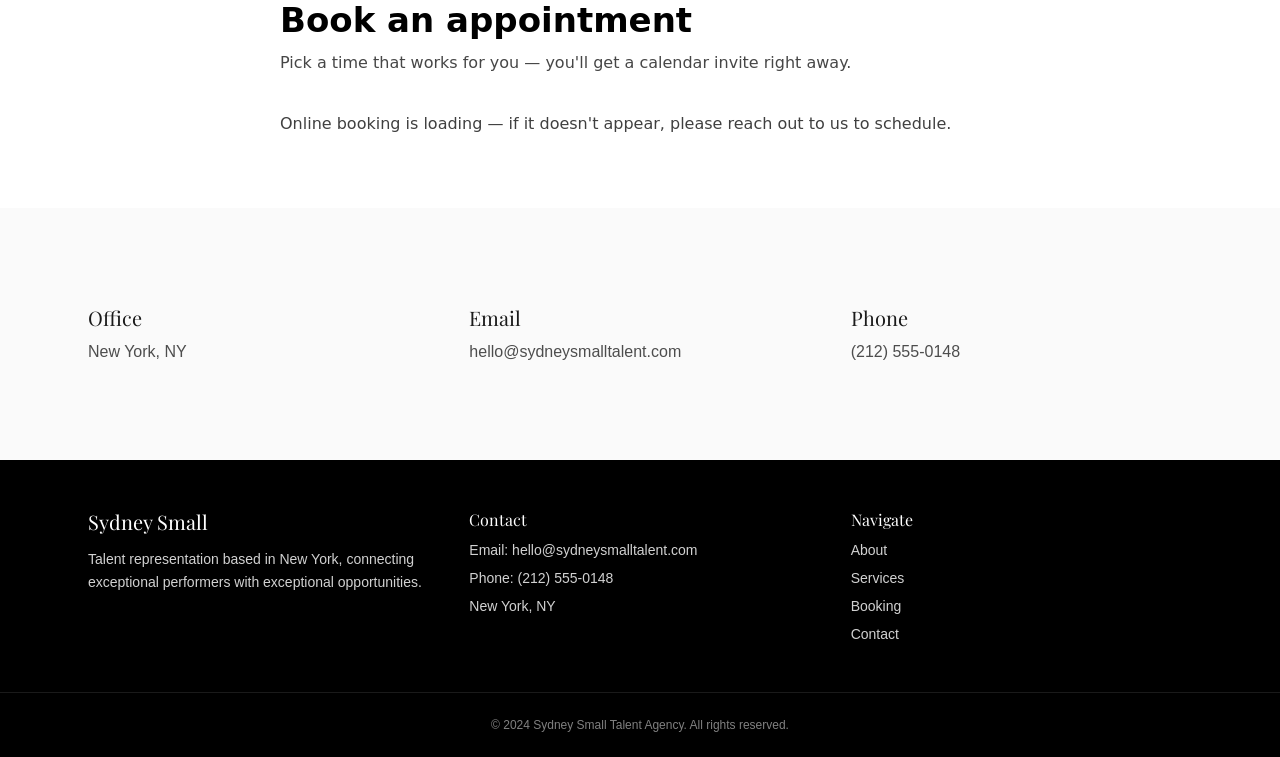
==== commit beb239db: "Restore via the Tibly widget" ====
--- a/index.html
+++ b/index.html
@@ -15,8 +15,8 @@
 <link rel="icon" href="/favicon.svg" type="image/svg+xml">
 <link rel="preconnect" href="https://fonts.googleapis.com">
 <link rel="preconnect" href="https://fonts.gstatic.com" crossorigin>
-<link href="https://fonts.googleapis.com/css2?family=Playfair+Display:ital,wght@0,400;0,600;0,700;1,400&family=Manrope:wght@400;600;700&display=swap" rel="stylesheet">
-<link rel="stylesheet" href="/styles.css?v=d0b91f5e">
+<link href="https://fonts.googleapis.com/css2?family=Playfair+Display:ital,wght@0,400;0,600;0,700;1,400&family=Inter:wght@300;400;500;600;700&display=swap" rel="stylesheet">
+<link rel="stylesheet" href="/styles.css?v=4cd7f9ba">
 </head>
 <body>
 <!-- block:header -->
@@ -53,7 +53,7 @@
     </div>
     <div class="relative">
       
-      <p style="position:relative;z-index:2">New text</p><div class="absolute -bottom-6 -left-6 hidden sm:block bg-brand-900 text-surface rounded-md px-6 py-4 shadow-sm" style="position:relative;z-index:1">
+      <p>New text</p><div class="absolute -bottom-6 -left-6 hidden sm:block bg-brand-900 text-surface rounded-md px-6 py-4 shadow-sm">
         <p class="font-display text-xl">12+ Years</p>
         <p class="font-body text-xs text-brand-300 uppercase tracking-wide">Industry Experience</p>
       </div>
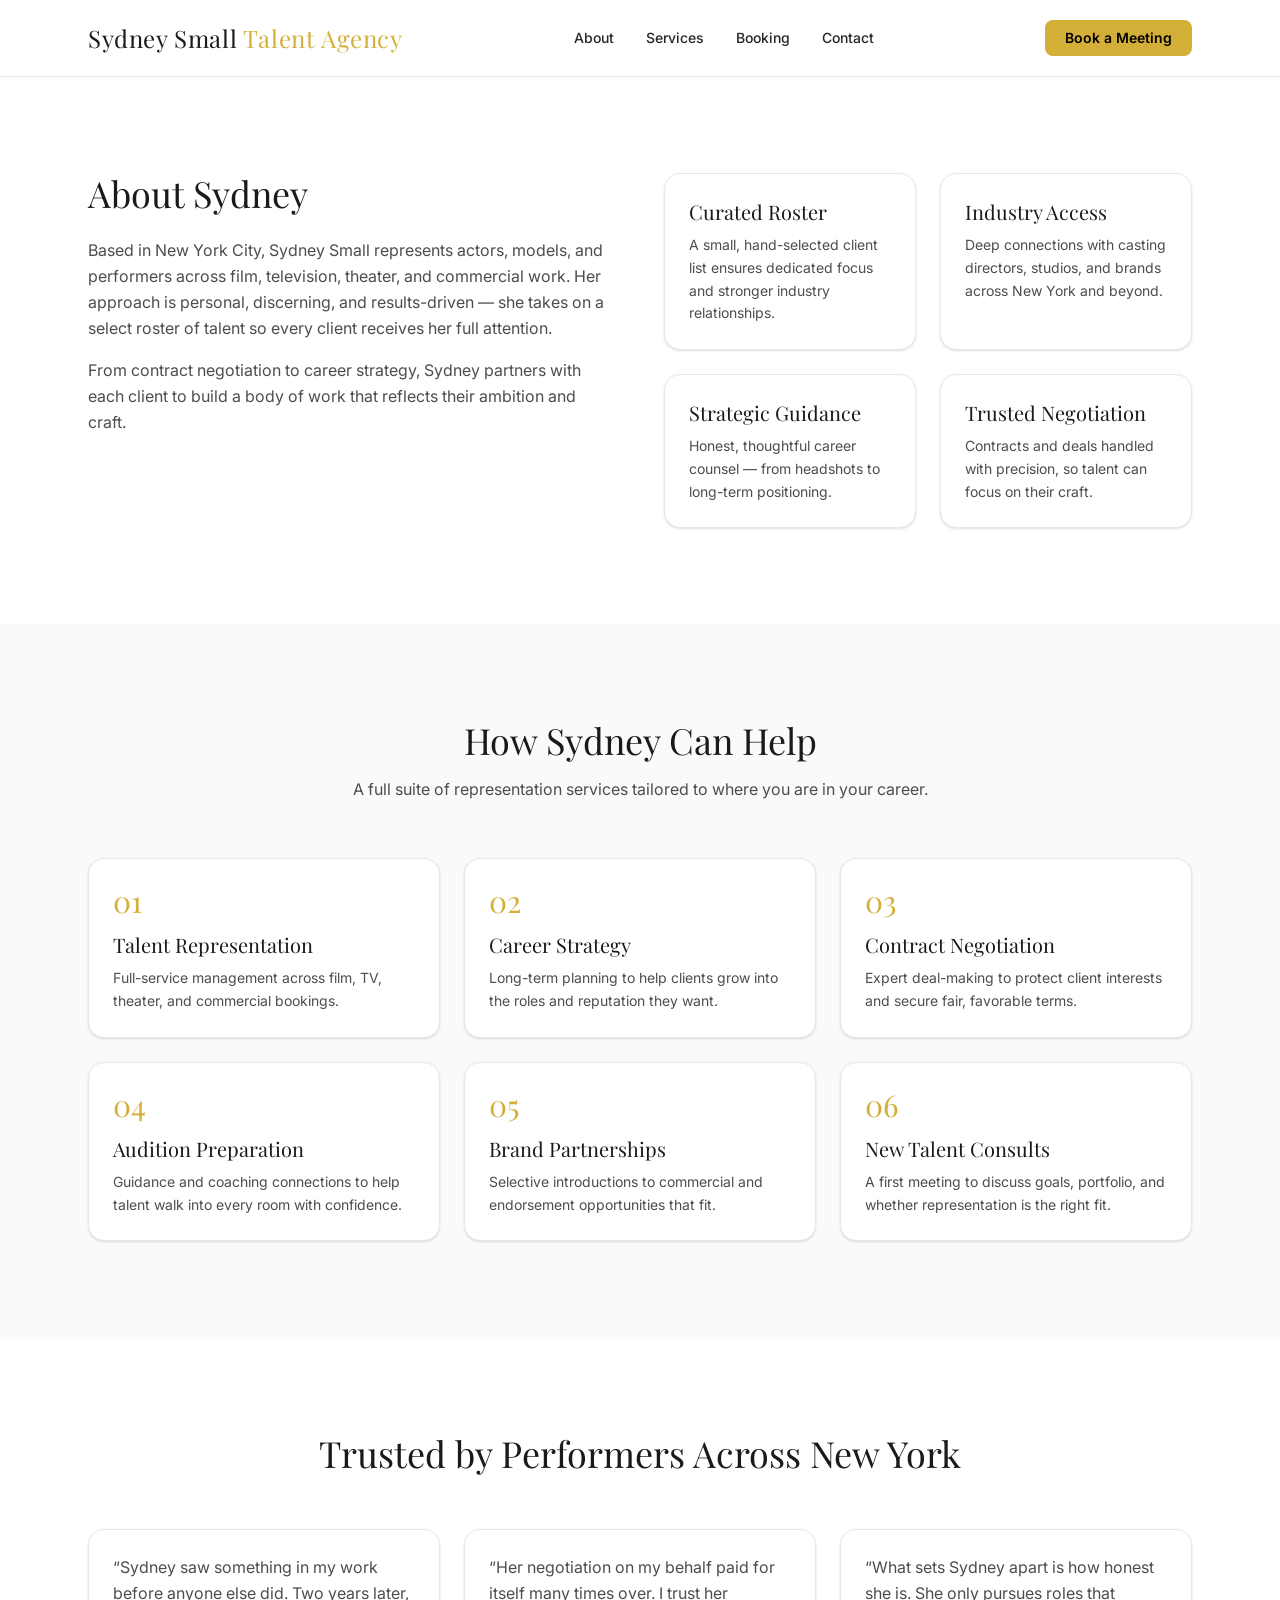
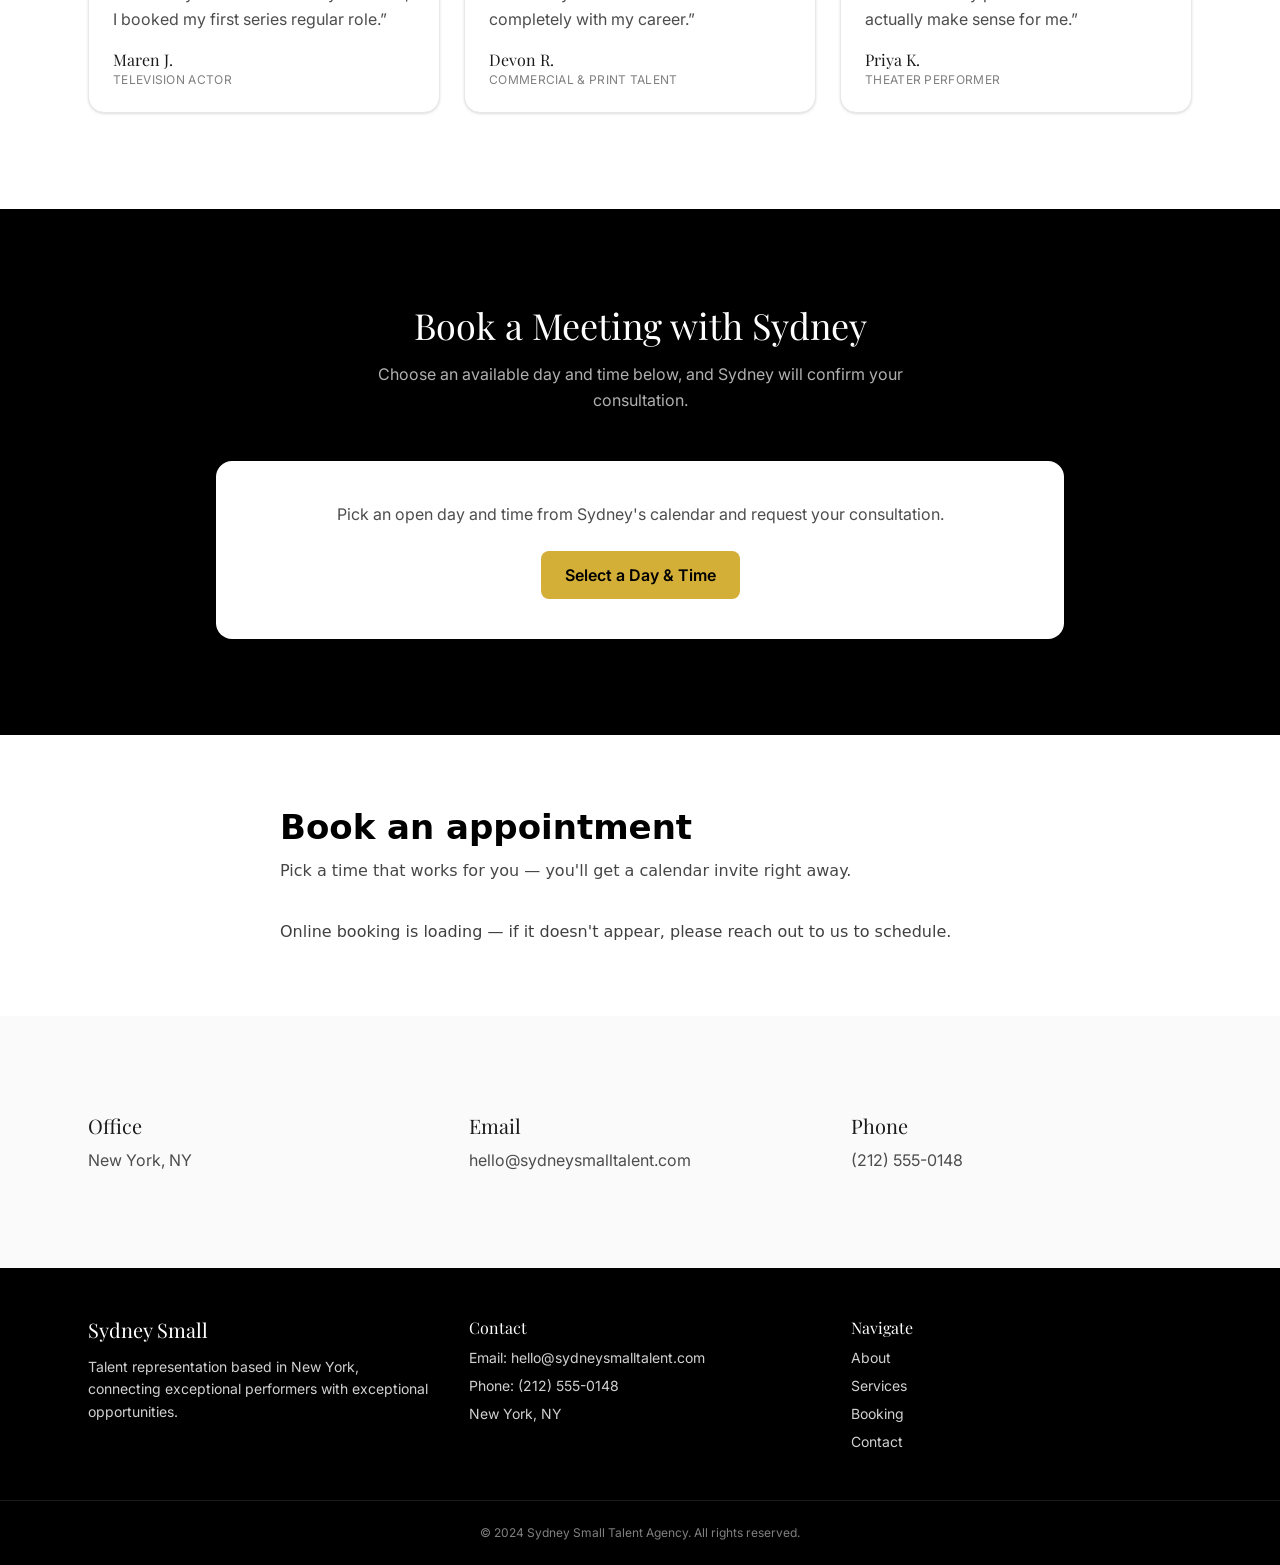
==== commit 3f3fd0a4: "Update copy on / via Tibly" ====
--- a/index.html
+++ b/index.html
@@ -37,28 +37,7 @@
 <!-- /block:header -->
 <!-- block:hero -->
 <section id="top" class="bg-bg" data-block="hero">
-  <div class="max-w-6xl mx-auto px-6 py-20 sm:py-28 lg:py-32 grid gap-12 lg:grid-cols-2 lg:items-center">
-    <div>
-      <p class="font-body text-sm tracking-widest uppercase text-accent-600 mb-4">New York Talent Representation</p>
-      <h1 class="font-display text-4xl sm:text-5xl lg:text-6xl text-ink leading-tight mb-6">
-        Where Exceptional Talent Meets Exceptional Opportunity
-      </h1>
-      <p class="font-body text-lg text-brand-500 max-w-xl mb-8 leading-relaxed">
-        Sydney Small has spent over a decade guiding performers to the roles, stages, and screens they deserve. Book a private consultation and discover what dedicated representation can do for your career.
-      </p>
-      <div class="flex flex-wrap gap-4">
-        <a href="#booking" class="btn">Book a Meeting</a>
-        <a href="#about" class="btn-secondary">Learn More</a>
-      </div>
-    </div>
-    <div class="relative">
-      
-      <p>New text</p><div class="absolute -bottom-6 -left-6 hidden sm:block bg-brand-900 text-surface rounded-md px-6 py-4 shadow-sm">
-        <p class="font-display text-xl">12+ Years</p>
-        <p class="font-body text-xs text-brand-300 uppercase tracking-wide">Industry Experience</p>
-      </div>
-    </div>
-  </div>
+  
 </section>
 <!-- /block:hero -->
 <!-- block:about -->
--- a/styles.css
+++ b/styles.css
@@ -1,2 +1,2 @@
 /*! tailwindcss v4.3.2 | MIT License | https://tailwindcss.com */
-@layer properties{@supports (((-webkit-hyphens:none)) and (not (margin-trim:inline))) or ((-moz-orient:inline) and (not (color:rgb(from red r g b)))){*,:before,:after,::backdrop{--tw-space-y-reverse:0;--tw-border-style:solid;--tw-leading:initial;--tw-font-weight:initial;--tw-tracking:initial;--tw-shadow:0 0 #0000;--tw-shadow-color:initial;--tw-shadow-alpha:100%;--tw-inset-shadow:0 0 #0000;--tw-inset-shadow-color:initial;--tw-inset-shadow-alpha:100%;--tw-ring-color:initial;--tw-ring-shadow:0 0 #0000;--tw-inset-ring-color:initial;--tw-inset-ring-shadow:0 0 #0000;--tw-ring-inset:initial;--tw-ring-offset-width:0px;--tw-ring-offset-color:#fff;--tw-ring-offset-shadow:0 0 #0000;--tw-duration:initial}}}@layer theme{:root,:host{--font-sans:ui-sans-serif, system-ui, sans-serif, "Apple Color Emoji", "Segoe UI Emoji", "Segoe UI Symbol", "Noto Color Emoji";--font-mono:ui-monospace, SFMono-Regular, Menlo, Monaco, Consolas, "Liberation Mono", "Courier New", monospace;--color-red-600:oklch(57.7% .245 27.325);--spacing:.25rem;--container-xl:36rem;--container-2xl:42rem;--container-4xl:56rem;--container-6xl:72rem;--text-xs:.75rem;--text-xs--line-height:calc(1 / .75);--text-sm:.875rem;--text-sm--line-height:calc(1.25 / .875);--text-base:1rem;--text-base--line-height:calc(1.5 / 1);--text-lg:1.125rem;--text-lg--line-height:calc(1.75 / 1.125);--text-xl:1.25rem;--text-xl--line-height:calc(1.75 / 1.25);--text-2xl:1.5rem;--text-2xl--line-height:calc(2 / 1.5);--text-3xl:1.875rem;--text-3xl--line-height:calc(2.25 / 1.875);--text-4xl:2.25rem;--text-4xl--line-height:calc(2.5 / 2.25);--text-5xl:3rem;--text-5xl--line-height:1;--text-6xl:3.75rem;--text-6xl--line-height:1;--font-weight-medium:500;--font-weight-semibold:600;--tracking-wide:.025em;--tracking-widest:.1em;--leading-tight:1.25;--leading-relaxed:1.625;--radius-sm:.25rem;--radius-md:.5rem;--radius-lg:1rem;--default-transition-duration:.15s;--default-transition-timing-function:cubic-bezier(.4, 0, .2, 1);--default-font-family:var(--font-sans);--default-mono-font-family:var(--font-mono);--color-brand-50:#f5f5f5;--color-brand-100:#e8e8e8;--color-brand-200:#d1d1d1;--color-brand-300:#b0b0b0;--color-brand-400:gray;--color-brand-500:#4d4d4d;--color-brand-600:#262626;--color-brand-700:#1a1a1a;--color-brand-800:#0d0d0d;--color-brand-900:#000;--color-accent-50:#fbf6e7;--color-accent-100:#f5e9c2;--color-accent-300:#e3c766;--color-accent-500:#d4af37;--color-accent-600:#b8952c;--color-accent-900:#6b5514;--color-surface:#fff;--color-bg:#fafafa;--color-secondary:#e8e8e8;--color-ink:#1a1a1a;--font-display:"Playfair Display", serif;--font-body:"Manrope", sans-serif}}@layer base{*,:after,:before,::backdrop{box-sizing:border-box;border:0 solid;margin:0;padding:0}::file-selector-button{box-sizing:border-box;border:0 solid;margin:0;padding:0}html,:host{-webkit-text-size-adjust:100%;tab-size:4;line-height:1.5;font-family:var(--default-font-family,ui-sans-serif, system-ui, sans-serif, "Apple Color Emoji", "Segoe UI Emoji", "Segoe UI Symbol", "Noto Color Emoji");font-feature-settings:var(--default-font-feature-settings,normal);font-variation-settings:var(--default-font-variation-settings,normal);-webkit-tap-highlight-color:transparent}hr{height:0;color:inherit;border-top-width:1px}abbr:where([title]){-webkit-text-decoration:underline dotted;text-decoration:underline dotted}h1,h2,h3,h4,h5,h6{font-size:inherit;font-weight:inherit}a{color:inherit;-webkit-text-decoration:inherit;-webkit-text-decoration:inherit;-webkit-text-decoration:inherit;text-decoration:inherit}b,strong{font-weight:bolder}code,kbd,samp,pre{font-family:var(--default-mono-font-family,ui-monospace, SFMono-Regular, Menlo, Monaco, Consolas, "Liberation Mono", "Courier New", monospace);font-feature-settings:var(--default-mono-font-feature-settings,normal);font-variation-settings:var(--default-mono-font-variation-settings,normal);font-size:1em}small{font-size:80%}sub,sup{vertical-align:baseline;font-size:75%;line-height:0;position:relative}sub{bottom:-.25em}sup{top:-.5em}table{text-indent:0;border-color:inherit;border-collapse:collapse}:-moz-focusring{outline:auto}progress{vertical-align:baseline}summary{display:list-item}ol,ul,menu{list-style:none}img,svg,video,canvas,audio,iframe,embed,object{vertical-align:middle;display:block}img,video{max-width:100%;height:auto}button,input,select,optgroup,textarea{font:inherit;font-feature-settings:inherit;font-variation-settings:inherit;letter-spacing:inherit;color:inherit;opacity:1;background-color:#0000;border-radius:0}::file-selector-button{font:inherit;font-feature-settings:inherit;font-variation-settings:inherit;letter-spacing:inherit;color:inherit;opacity:1;background-color:#0000;border-radius:0}:where(select:is([multiple],[size])) optgroup{font-weight:bolder}:where(select:is([multiple],[size])) optgroup option{padding-inline-start:20px}::file-selector-button{margin-inline-end:4px}::placeholder{opacity:1}@supports (not ((-webkit-appearance:-apple-pay-button))) or (contain-intrinsic-size:1px){::placeholder{color:currentColor}@supports (color:color-mix(in lab, red, red)){::placeholder{color:color-mix(in oklab, currentcolor 50%, transparent)}}}textarea{resize:vertical}::-webkit-search-decoration{-webkit-appearance:none}::-webkit-date-and-time-value{min-height:1lh;text-align:inherit}::-webkit-datetime-edit{display:inline-flex}::-webkit-datetime-edit-fields-wrapper{padding:0}::-webkit-datetime-edit{padding-block:0}::-webkit-datetime-edit-year-field{padding-block:0}::-webkit-datetime-edit-month-field{padding-block:0}::-webkit-datetime-edit-day-field{padding-block:0}::-webkit-datetime-edit-hour-field{padding-block:0}::-webkit-datetime-edit-minute-field{padding-block:0}::-webkit-datetime-edit-second-field{padding-block:0}::-webkit-datetime-edit-millisecond-field{padding-block:0}::-webkit-datetime-edit-meridiem-field{padding-block:0}::-webkit-calendar-picker-indicator{line-height:1}:-moz-ui-invalid{box-shadow:none}button,input:where([type=button],[type=reset],[type=submit]){appearance:button}::file-selector-button{appearance:button}::-webkit-inner-spin-button{height:auto}::-webkit-outer-spin-button{height:auto}[hidden]:where(:not([hidden=until-found])){display:none!important}}@layer components{.btn{border-radius:var(--radius-md);background-color:var(--color-accent-500);padding-inline:calc(var(--spacing) * 6);padding-block:calc(var(--spacing) * 3);font-family:var(--font-body);--tw-font-weight:var(--font-weight-semibold);font-weight:var(--font-weight-semibold);color:var(--color-brand-900);transition-property:color,background-color,border-color,outline-color,text-decoration-color,fill,stroke,--tw-gradient-from,--tw-gradient-via,--tw-gradient-to;transition-timing-function:var(--tw-ease,var(--default-transition-timing-function));transition-duration:var(--tw-duration,var(--default-transition-duration));--tw-duration:.2s;transition-duration:.2s;display:inline-block}@media (hover:hover){.btn:hover{background-color:var(--color-accent-600)}}.btn-secondary{border-radius:var(--radius-md);border-style:var(--tw-border-style);border-width:1px;border-color:var(--color-brand-900);padding-inline:calc(var(--spacing) * 6);padding-block:calc(var(--spacing) * 3);font-family:var(--font-body);--tw-font-weight:var(--font-weight-semibold);font-weight:var(--font-weight-semibold);color:var(--color-brand-900);transition-property:color,background-color,border-color,outline-color,text-decoration-color,fill,stroke,--tw-gradient-from,--tw-gradient-via,--tw-gradient-to;transition-timing-function:var(--tw-ease,var(--default-transition-timing-function));transition-duration:var(--tw-duration,var(--default-transition-duration));--tw-duration:.2s;background-color:#0000;transition-duration:.2s;display:inline-block}@media (hover:hover){.btn-secondary:hover{background-color:var(--color-brand-900);color:var(--color-surface)}}.card{border-radius:var(--radius-lg);border-style:var(--tw-border-style);border-width:1px;border-color:var(--color-secondary);background-color:var(--color-surface);padding:calc(var(--spacing) * 6);--tw-shadow:0 1px 3px 0 var(--tw-shadow-color,#0000001a), 0 1px 2px -1px var(--tw-shadow-color,#0000001a);box-shadow:var(--tw-inset-shadow), var(--tw-inset-ring-shadow), var(--tw-ring-offset-shadow), var(--tw-ring-shadow), var(--tw-shadow)}}@layer utilities{.absolute{position:absolute}.relative{position:relative}.sticky{position:sticky}.top-0{top:0}.-bottom-6{bottom:calc(var(--spacing) * -6)}.-left-6{left:calc(var(--spacing) * -6)}.z-50{z-index:50}.mx-auto{margin-inline:auto}.mb-1{margin-bottom:var(--spacing)}.mb-2{margin-bottom:calc(var(--spacing) * 2)}.mb-3{margin-bottom:calc(var(--spacing) * 3)}.mb-4{margin-bottom:calc(var(--spacing) * 4)}.mb-6{margin-bottom:calc(var(--spacing) * 6)}.mb-8{margin-bottom:calc(var(--spacing) * 8)}.mb-12{margin-bottom:calc(var(--spacing) * 12)}.mb-14{margin-bottom:calc(var(--spacing) * 14)}.block{display:block}.flex{display:flex}.grid{display:grid}.hidden{display:none}.min-h-\[100px\]{min-height:100px}.w-full{width:100%}.max-w-2xl{max-width:var(--container-2xl)}.max-w-4xl{max-width:var(--container-4xl)}.max-w-6xl{max-width:var(--container-6xl)}.max-w-xl{max-width:var(--container-xl)}.grow{flex-grow:1}.grid-cols-2{grid-template-columns:repeat(2,minmax(0,1fr))}.flex-col{flex-direction:column}.flex-wrap{flex-wrap:wrap}.gap-2{gap:calc(var(--spacing) * 2)}.gap-4{gap:calc(var(--spacing) * 4)}.gap-6{gap:calc(var(--spacing) * 6)}.gap-10{gap:calc(var(--spacing) * 10)}.gap-12{gap:calc(var(--spacing) * 12)}:where(.space-y-2>:not(:last-child)){--tw-space-y-reverse:0;margin-block-start:calc(calc(var(--spacing) * 2) * var(--tw-space-y-reverse));margin-block-end:calc(calc(var(--spacing) * 2) * calc(1 - var(--tw-space-y-reverse)))}:where(.space-y-4>:not(:last-child)){--tw-space-y-reverse:0;margin-block-start:calc(calc(var(--spacing) * 4) * var(--tw-space-y-reverse));margin-block-end:calc(calc(var(--spacing) * 4) * calc(1 - var(--tw-space-y-reverse)))}:where(.space-y-8>:not(:last-child)){--tw-space-y-reverse:0;margin-block-start:calc(calc(var(--spacing) * 8) * var(--tw-space-y-reverse));margin-block-end:calc(calc(var(--spacing) * 8) * calc(1 - var(--tw-space-y-reverse)))}.gap-x-8{column-gap:calc(var(--spacing) * 8)}.gap-y-2{row-gap:calc(var(--spacing) * 2)}.self-start{align-self:flex-start}.rounded-lg{border-radius:var(--radius-lg)}.rounded-md{border-radius:var(--radius-md)}.border{border-style:var(--tw-border-style);border-width:1px}.border-t{border-top-style:var(--tw-border-style);border-top-width:1px}.border-b{border-bottom-style:var(--tw-border-style);border-bottom-width:1px}.border-brand-700{border-color:var(--color-brand-700)}.border-ink\/20{border-color:#1a1a1a33}@supports (color:color-mix(in lab, red, red)){.border-ink\/20{border-color:color-mix(in oklab, var(--color-ink) 20%, transparent)}}.border-secondary{border-color:var(--color-secondary)}.bg-bg{background-color:var(--color-bg)}.bg-brand-900{background-color:var(--color-brand-900)}.bg-surface{background-color:var(--color-surface)}.p-6{padding:calc(var(--spacing) * 6)}.p-8{padding:calc(var(--spacing) * 8)}.px-3{padding-inline:calc(var(--spacing) * 3)}.px-4{padding-inline:calc(var(--spacing) * 4)}.px-5{padding-inline:calc(var(--spacing) * 5)}.px-6{padding-inline:calc(var(--spacing) * 6)}.py-2{padding-block:calc(var(--spacing) * 2)}.py-4{padding-block:calc(var(--spacing) * 4)}.py-5{padding-block:calc(var(--spacing) * 5)}.py-6{padding-block:calc(var(--spacing) * 6)}.py-10{padding-block:calc(var(--spacing) * 10)}.py-12{padding-block:calc(var(--spacing) * 12)}.py-20{padding-block:calc(var(--spacing) * 20)}.text-center{text-align:center}.font-body{font-family:var(--font-body)}.font-display{font-family:var(--font-display)}.text-2xl{font-size:var(--text-2xl);line-height:var(--tw-leading,var(--text-2xl--line-height))}.text-3xl{font-size:var(--text-3xl);line-height:var(--tw-leading,var(--text-3xl--line-height))}.text-4xl{font-size:var(--text-4xl);line-height:var(--tw-leading,var(--text-4xl--line-height))}.text-base{font-size:var(--text-base);line-height:var(--tw-leading,var(--text-base--line-height))}.text-lg{font-size:var(--text-lg);line-height:var(--tw-leading,var(--text-lg--line-height))}.text-sm{font-size:var(--text-sm);line-height:var(--tw-leading,var(--text-sm--line-height))}.text-xl{font-size:var(--text-xl);line-height:var(--tw-leading,var(--text-xl--line-height))}.text-xs{font-size:var(--text-xs);line-height:var(--tw-leading,var(--text-xs--line-height))}.leading-relaxed{--tw-leading:var(--leading-relaxed);line-height:var(--leading-relaxed)}.leading-tight{--tw-leading:var(--leading-tight);line-height:var(--leading-tight)}.font-medium{--tw-font-weight:var(--font-weight-medium);font-weight:var(--font-weight-medium)}.tracking-wide{--tw-tracking:var(--tracking-wide);letter-spacing:var(--tracking-wide)}.tracking-widest{--tw-tracking:var(--tracking-widest);letter-spacing:var(--tracking-widest)}.text-accent-500{color:var(--color-accent-500)}.text-accent-600{color:var(--color-accent-600)}.text-brand-50{color:var(--color-brand-50)}.text-brand-200{color:var(--color-brand-200)}.text-brand-300{color:var(--color-brand-300)}.text-brand-400{color:var(--color-brand-400)}.text-brand-500{color:var(--color-brand-500)}.text-brand-600{color:var(--color-brand-600)}.text-ink{color:var(--color-ink)}.text-ink\/60{color:#1a1a1a99}@supports (color:color-mix(in lab, red, red)){.text-ink\/60{color:color-mix(in oklab, var(--color-ink) 60%, transparent)}}.text-ink\/70{color:#1a1a1ab3}@supports (color:color-mix(in lab, red, red)){.text-ink\/70{color:color-mix(in oklab, var(--color-ink) 70%, transparent)}}.text-ink\/80{color:#1a1a1acc}@supports (color:color-mix(in lab, red, red)){.text-ink\/80{color:color-mix(in oklab, var(--color-ink) 80%, transparent)}}.text-red-600{color:var(--color-red-600)}.text-surface{color:var(--color-surface)}.uppercase{text-transform:uppercase}.shadow-sm{--tw-shadow:0 1px 3px 0 var(--tw-shadow-color,#0000001a), 0 1px 2px -1px var(--tw-shadow-color,#0000001a);box-shadow:var(--tw-inset-shadow), var(--tw-inset-ring-shadow), var(--tw-ring-offset-shadow), var(--tw-ring-shadow), var(--tw-shadow)}.transition-colors{transition-property:color,background-color,border-color,outline-color,text-decoration-color,fill,stroke,--tw-gradient-from,--tw-gradient-via,--tw-gradient-to;transition-timing-function:var(--tw-ease,var(--default-transition-timing-function));transition-duration:var(--tw-duration,var(--default-transition-duration))}.transition-shadow{transition-property:box-shadow;transition-timing-function:var(--tw-ease,var(--default-transition-timing-function));transition-duration:var(--tw-duration,var(--default-transition-duration))}@media (hover:hover){.hover\:text-accent-500:hover{color:var(--color-accent-500)}.hover\:shadow-md:hover{--tw-shadow:0 4px 6px -1px var(--tw-shadow-color,#0000001a), 0 2px 4px -2px var(--tw-shadow-color,#0000001a);box-shadow:var(--tw-inset-shadow), var(--tw-inset-ring-shadow), var(--tw-ring-offset-shadow), var(--tw-ring-shadow), var(--tw-shadow)}}@media (min-width:40rem){.sm\:block{display:block}.sm\:grid-cols-2{grid-template-columns:repeat(2,minmax(0,1fr))}.sm\:grid-cols-4{grid-template-columns:repeat(4,minmax(0,1fr))}.sm\:p-10{padding:calc(var(--spacing) * 10)}.sm\:py-24{padding-block:calc(var(--spacing) * 24)}.sm\:py-28{padding-block:calc(var(--spacing) * 28)}.sm\:text-4xl{font-size:var(--text-4xl);line-height:var(--tw-leading,var(--text-4xl--line-height))}.sm\:text-5xl{font-size:var(--text-5xl);line-height:var(--tw-leading,var(--text-5xl--line-height))}}@media (min-width:48rem){.md\:grid-cols-2{grid-template-columns:repeat(2,minmax(0,1fr))}.md\:grid-cols-3{grid-template-columns:repeat(3,minmax(0,1fr))}.md\:grid-cols-7{grid-template-columns:repeat(7,minmax(0,1fr))}.md\:flex-row{flex-direction:row}.md\:items-center{align-items:center}.md\:justify-between{justify-content:space-between}.md\:self-auto{align-self:auto}.md\:text-left{text-align:left}.md\:text-4xl{font-size:var(--text-4xl);line-height:var(--tw-leading,var(--text-4xl--line-height))}}@media (min-width:64rem){.lg\:grid-cols-2{grid-template-columns:repeat(2,minmax(0,1fr))}.lg\:grid-cols-3{grid-template-columns:repeat(3,minmax(0,1fr))}.lg\:items-center{align-items:center}.lg\:items-start{align-items:flex-start}.lg\:py-32{padding-block:calc(var(--spacing) * 32)}.lg\:text-6xl{font-size:var(--text-6xl);line-height:var(--tw-leading,var(--text-6xl--line-height))}}}@property --tw-space-y-reverse{syntax:"*";inherits:false;initial-value:0}@property --tw-border-style{syntax:"*";inherits:false;initial-value:solid}@property --tw-leading{syntax:"*";inherits:false}@property --tw-font-weight{syntax:"*";inherits:false}@property --tw-tracking{syntax:"*";inherits:false}@property --tw-shadow{syntax:"*";inherits:false;initial-value:0 0 #0000}@property --tw-shadow-color{syntax:"*";inherits:false}@property --tw-shadow-alpha{syntax:"<percentage>";inherits:false;initial-value:100%}@property --tw-inset-shadow{syntax:"*";inherits:false;initial-value:0 0 #0000}@property --tw-inset-shadow-color{syntax:"*";inherits:false}@property --tw-inset-shadow-alpha{syntax:"<percentage>";inherits:false;initial-value:100%}@property --tw-ring-color{syntax:"*";inherits:false}@property --tw-ring-shadow{syntax:"*";inherits:false;initial-value:0 0 #0000}@property --tw-inset-ring-color{syntax:"*";inherits:false}@property --tw-inset-ring-shadow{syntax:"*";inherits:false;initial-value:0 0 #0000}@property --tw-ring-inset{syntax:"*";inherits:false}@property --tw-ring-offset-width{syntax:"<length>";inherits:false;initial-value:0}@property --tw-ring-offset-color{syntax:"*";inherits:false;initial-value:#fff}@property --tw-ring-offset-shadow{syntax:"*";inherits:false;initial-value:0 0 #0000}@property --tw-duration{syntax:"*";inherits:false}+@layer properties{@supports (((-webkit-hyphens:none)) and (not (margin-trim:inline))) or ((-moz-orient:inline) and (not (color:rgb(from red r g b)))){*,:before,:after,::backdrop{--tw-space-y-reverse:0;--tw-border-style:solid;--tw-leading:initial;--tw-font-weight:initial;--tw-tracking:initial;--tw-shadow:0 0 #0000;--tw-shadow-color:initial;--tw-shadow-alpha:100%;--tw-inset-shadow:0 0 #0000;--tw-inset-shadow-color:initial;--tw-inset-shadow-alpha:100%;--tw-ring-color:initial;--tw-ring-shadow:0 0 #0000;--tw-inset-ring-color:initial;--tw-inset-ring-shadow:0 0 #0000;--tw-ring-inset:initial;--tw-ring-offset-width:0px;--tw-ring-offset-color:#fff;--tw-ring-offset-shadow:0 0 #0000;--tw-duration:initial}}}@layer theme{:root,:host{--font-sans:ui-sans-serif, system-ui, sans-serif, "Apple Color Emoji", "Segoe UI Emoji", "Segoe UI Symbol", "Noto Color Emoji";--font-mono:ui-monospace, SFMono-Regular, Menlo, Monaco, Consolas, "Liberation Mono", "Courier New", monospace;--color-red-600:oklch(57.7% .245 27.325);--spacing:.25rem;--container-xl:36rem;--container-2xl:42rem;--container-4xl:56rem;--container-6xl:72rem;--text-xs:.75rem;--text-xs--line-height:calc(1 / .75);--text-sm:.875rem;--text-sm--line-height:calc(1.25 / .875);--text-base:1rem;--text-base--line-height:calc(1.5 / 1);--text-lg:1.125rem;--text-lg--line-height:calc(1.75 / 1.125);--text-xl:1.25rem;--text-xl--line-height:calc(1.75 / 1.25);--text-2xl:1.5rem;--text-2xl--line-height:calc(2 / 1.5);--text-3xl:1.875rem;--text-3xl--line-height:calc(2.25 / 1.875);--text-4xl:2.25rem;--text-4xl--line-height:calc(2.5 / 2.25);--text-5xl:3rem;--text-5xl--line-height:1;--text-6xl:3.75rem;--text-6xl--line-height:1;--font-weight-medium:500;--font-weight-semibold:600;--tracking-wide:.025em;--tracking-widest:.1em;--leading-tight:1.25;--leading-relaxed:1.625;--radius-sm:.25rem;--radius-md:.5rem;--radius-lg:1rem;--default-transition-duration:.15s;--default-transition-timing-function:cubic-bezier(.4, 0, .2, 1);--default-font-family:var(--font-sans);--default-mono-font-family:var(--font-mono);--color-brand-50:#f5f5f5;--color-brand-100:#e8e8e8;--color-brand-200:#d1d1d1;--color-brand-300:#b0b0b0;--color-brand-400:gray;--color-brand-500:#4d4d4d;--color-brand-600:#262626;--color-brand-700:#1a1a1a;--color-brand-800:#0d0d0d;--color-brand-900:#000;--color-accent-50:#fbf6e7;--color-accent-100:#f5e9c2;--color-accent-300:#e3c766;--color-accent-500:#d4af37;--color-accent-600:#b8952c;--color-accent-900:#6b5514;--color-surface:#fff;--color-bg:#fafafa;--color-secondary:#e8e8e8;--color-ink:#1a1a1a;--font-display:"Playfair Display", serif;--font-body:"Inter", sans-serif}}@layer base{*,:after,:before,::backdrop{box-sizing:border-box;border:0 solid;margin:0;padding:0}::file-selector-button{box-sizing:border-box;border:0 solid;margin:0;padding:0}html,:host{-webkit-text-size-adjust:100%;tab-size:4;line-height:1.5;font-family:var(--default-font-family,ui-sans-serif, system-ui, sans-serif, "Apple Color Emoji", "Segoe UI Emoji", "Segoe UI Symbol", "Noto Color Emoji");font-feature-settings:var(--default-font-feature-settings,normal);font-variation-settings:var(--default-font-variation-settings,normal);-webkit-tap-highlight-color:transparent}hr{height:0;color:inherit;border-top-width:1px}abbr:where([title]){-webkit-text-decoration:underline dotted;text-decoration:underline dotted}h1,h2,h3,h4,h5,h6{font-size:inherit;font-weight:inherit}a{color:inherit;-webkit-text-decoration:inherit;-webkit-text-decoration:inherit;-webkit-text-decoration:inherit;text-decoration:inherit}b,strong{font-weight:bolder}code,kbd,samp,pre{font-family:var(--default-mono-font-family,ui-monospace, SFMono-Regular, Menlo, Monaco, Consolas, "Liberation Mono", "Courier New", monospace);font-feature-settings:var(--default-mono-font-feature-settings,normal);font-variation-settings:var(--default-mono-font-variation-settings,normal);font-size:1em}small{font-size:80%}sub,sup{vertical-align:baseline;font-size:75%;line-height:0;position:relative}sub{bottom:-.25em}sup{top:-.5em}table{text-indent:0;border-color:inherit;border-collapse:collapse}:-moz-focusring{outline:auto}progress{vertical-align:baseline}summary{display:list-item}ol,ul,menu{list-style:none}img,svg,video,canvas,audio,iframe,embed,object{vertical-align:middle;display:block}img,video{max-width:100%;height:auto}button,input,select,optgroup,textarea{font:inherit;font-feature-settings:inherit;font-variation-settings:inherit;letter-spacing:inherit;color:inherit;opacity:1;background-color:#0000;border-radius:0}::file-selector-button{font:inherit;font-feature-settings:inherit;font-variation-settings:inherit;letter-spacing:inherit;color:inherit;opacity:1;background-color:#0000;border-radius:0}:where(select:is([multiple],[size])) optgroup{font-weight:bolder}:where(select:is([multiple],[size])) optgroup option{padding-inline-start:20px}::file-selector-button{margin-inline-end:4px}::placeholder{opacity:1}@supports (not ((-webkit-appearance:-apple-pay-button))) or (contain-intrinsic-size:1px){::placeholder{color:currentColor}@supports (color:color-mix(in lab, red, red)){::placeholder{color:color-mix(in oklab, currentcolor 50%, transparent)}}}textarea{resize:vertical}::-webkit-search-decoration{-webkit-appearance:none}::-webkit-date-and-time-value{min-height:1lh;text-align:inherit}::-webkit-datetime-edit{display:inline-flex}::-webkit-datetime-edit-fields-wrapper{padding:0}::-webkit-datetime-edit{padding-block:0}::-webkit-datetime-edit-year-field{padding-block:0}::-webkit-datetime-edit-month-field{padding-block:0}::-webkit-datetime-edit-day-field{padding-block:0}::-webkit-datetime-edit-hour-field{padding-block:0}::-webkit-datetime-edit-minute-field{padding-block:0}::-webkit-datetime-edit-second-field{padding-block:0}::-webkit-datetime-edit-millisecond-field{padding-block:0}::-webkit-datetime-edit-meridiem-field{padding-block:0}::-webkit-calendar-picker-indicator{line-height:1}:-moz-ui-invalid{box-shadow:none}button,input:where([type=button],[type=reset],[type=submit]){appearance:button}::file-selector-button{appearance:button}::-webkit-inner-spin-button{height:auto}::-webkit-outer-spin-button{height:auto}[hidden]:where(:not([hidden=until-found])){display:none!important}}@layer components{.btn{border-radius:var(--radius-md);background-color:var(--color-accent-500);padding-inline:calc(var(--spacing) * 6);padding-block:calc(var(--spacing) * 3);font-family:var(--font-body);--tw-font-weight:var(--font-weight-semibold);font-weight:var(--font-weight-semibold);color:var(--color-brand-900);transition-property:color,background-color,border-color,outline-color,text-decoration-color,fill,stroke,--tw-gradient-from,--tw-gradient-via,--tw-gradient-to;transition-timing-function:var(--tw-ease,var(--default-transition-timing-function));transition-duration:var(--tw-duration,var(--default-transition-duration));--tw-duration:.2s;transition-duration:.2s;display:inline-block}@media (hover:hover){.btn:hover{background-color:var(--color-accent-600)}}.btn-secondary{border-radius:var(--radius-md);border-style:var(--tw-border-style);border-width:1px;border-color:var(--color-brand-900);padding-inline:calc(var(--spacing) * 6);padding-block:calc(var(--spacing) * 3);font-family:var(--font-body);--tw-font-weight:var(--font-weight-semibold);font-weight:var(--font-weight-semibold);color:var(--color-brand-900);transition-property:color,background-color,border-color,outline-color,text-decoration-color,fill,stroke,--tw-gradient-from,--tw-gradient-via,--tw-gradient-to;transition-timing-function:var(--tw-ease,var(--default-transition-timing-function));transition-duration:var(--tw-duration,var(--default-transition-duration));--tw-duration:.2s;background-color:#0000;transition-duration:.2s;display:inline-block}@media (hover:hover){.btn-secondary:hover{background-color:var(--color-brand-900);color:var(--color-surface)}}.card{border-radius:var(--radius-lg);border-style:var(--tw-border-style);border-width:1px;border-color:var(--color-secondary);background-color:var(--color-surface);padding:calc(var(--spacing) * 6);--tw-shadow:0 1px 3px 0 var(--tw-shadow-color,#0000001a), 0 1px 2px -1px var(--tw-shadow-color,#0000001a);box-shadow:var(--tw-inset-shadow), var(--tw-inset-ring-shadow), var(--tw-ring-offset-shadow), var(--tw-ring-shadow), var(--tw-shadow)}}@layer utilities{.absolute{position:absolute}.relative{position:relative}.sticky{position:sticky}.top-0{top:0}.-bottom-6{bottom:calc(var(--spacing) * -6)}.-left-6{left:calc(var(--spacing) * -6)}.z-50{z-index:50}.mx-auto{margin-inline:auto}.mb-1{margin-bottom:var(--spacing)}.mb-2{margin-bottom:calc(var(--spacing) * 2)}.mb-3{margin-bottom:calc(var(--spacing) * 3)}.mb-4{margin-bottom:calc(var(--spacing) * 4)}.mb-6{margin-bottom:calc(var(--spacing) * 6)}.mb-8{margin-bottom:calc(var(--spacing) * 8)}.mb-12{margin-bottom:calc(var(--spacing) * 12)}.mb-14{margin-bottom:calc(var(--spacing) * 14)}.block{display:block}.flex{display:flex}.grid{display:grid}.hidden{display:none}.min-h-\[100px\]{min-height:100px}.w-full{width:100%}.max-w-2xl{max-width:var(--container-2xl)}.max-w-4xl{max-width:var(--container-4xl)}.max-w-6xl{max-width:var(--container-6xl)}.max-w-xl{max-width:var(--container-xl)}.grow{flex-grow:1}.grid-cols-2{grid-template-columns:repeat(2,minmax(0,1fr))}.flex-col{flex-direction:column}.flex-wrap{flex-wrap:wrap}.gap-2{gap:calc(var(--spacing) * 2)}.gap-4{gap:calc(var(--spacing) * 4)}.gap-6{gap:calc(var(--spacing) * 6)}.gap-10{gap:calc(var(--spacing) * 10)}.gap-12{gap:calc(var(--spacing) * 12)}:where(.space-y-2>:not(:last-child)){--tw-space-y-reverse:0;margin-block-start:calc(calc(var(--spacing) * 2) * var(--tw-space-y-reverse));margin-block-end:calc(calc(var(--spacing) * 2) * calc(1 - var(--tw-space-y-reverse)))}:where(.space-y-4>:not(:last-child)){--tw-space-y-reverse:0;margin-block-start:calc(calc(var(--spacing) * 4) * var(--tw-space-y-reverse));margin-block-end:calc(calc(var(--spacing) * 4) * calc(1 - var(--tw-space-y-reverse)))}:where(.space-y-8>:not(:last-child)){--tw-space-y-reverse:0;margin-block-start:calc(calc(var(--spacing) * 8) * var(--tw-space-y-reverse));margin-block-end:calc(calc(var(--spacing) * 8) * calc(1 - var(--tw-space-y-reverse)))}.gap-x-8{column-gap:calc(var(--spacing) * 8)}.gap-y-2{row-gap:calc(var(--spacing) * 2)}.self-start{align-self:flex-start}.rounded-lg{border-radius:var(--radius-lg)}.rounded-md{border-radius:var(--radius-md)}.border{border-style:var(--tw-border-style);border-width:1px}.border-t{border-top-style:var(--tw-border-style);border-top-width:1px}.border-b{border-bottom-style:var(--tw-border-style);border-bottom-width:1px}.border-brand-700{border-color:var(--color-brand-700)}.border-ink\/20{border-color:#1a1a1a33}@supports (color:color-mix(in lab, red, red)){.border-ink\/20{border-color:color-mix(in oklab, var(--color-ink) 20%, transparent)}}.border-secondary{border-color:var(--color-secondary)}.bg-bg{background-color:var(--color-bg)}.bg-brand-900{background-color:var(--color-brand-900)}.bg-surface{background-color:var(--color-surface)}.p-6{padding:calc(var(--spacing) * 6)}.p-8{padding:calc(var(--spacing) * 8)}.px-3{padding-inline:calc(var(--spacing) * 3)}.px-4{padding-inline:calc(var(--spacing) * 4)}.px-5{padding-inline:calc(var(--spacing) * 5)}.px-6{padding-inline:calc(var(--spacing) * 6)}.py-2{padding-block:calc(var(--spacing) * 2)}.py-4{padding-block:calc(var(--spacing) * 4)}.py-5{padding-block:calc(var(--spacing) * 5)}.py-6{padding-block:calc(var(--spacing) * 6)}.py-10{padding-block:calc(var(--spacing) * 10)}.py-12{padding-block:calc(var(--spacing) * 12)}.py-20{padding-block:calc(var(--spacing) * 20)}.text-center{text-align:center}.font-body{font-family:var(--font-body)}.font-display{font-family:var(--font-display)}.text-2xl{font-size:var(--text-2xl);line-height:var(--tw-leading,var(--text-2xl--line-height))}.text-3xl{font-size:var(--text-3xl);line-height:var(--tw-leading,var(--text-3xl--line-height))}.text-4xl{font-size:var(--text-4xl);line-height:var(--tw-leading,var(--text-4xl--line-height))}.text-base{font-size:var(--text-base);line-height:var(--tw-leading,var(--text-base--line-height))}.text-lg{font-size:var(--text-lg);line-height:var(--tw-leading,var(--text-lg--line-height))}.text-sm{font-size:var(--text-sm);line-height:var(--tw-leading,var(--text-sm--line-height))}.text-xl{font-size:var(--text-xl);line-height:var(--tw-leading,var(--text-xl--line-height))}.text-xs{font-size:var(--text-xs);line-height:var(--tw-leading,var(--text-xs--line-height))}.leading-relaxed{--tw-leading:var(--leading-relaxed);line-height:var(--leading-relaxed)}.leading-tight{--tw-leading:var(--leading-tight);line-height:var(--leading-tight)}.font-medium{--tw-font-weight:var(--font-weight-medium);font-weight:var(--font-weight-medium)}.tracking-wide{--tw-tracking:var(--tracking-wide);letter-spacing:var(--tracking-wide)}.tracking-widest{--tw-tracking:var(--tracking-widest);letter-spacing:var(--tracking-widest)}.text-accent-500{color:var(--color-accent-500)}.text-accent-600{color:var(--color-accent-600)}.text-brand-50{color:var(--color-brand-50)}.text-brand-200{color:var(--color-brand-200)}.text-brand-300{color:var(--color-brand-300)}.text-brand-400{color:var(--color-brand-400)}.text-brand-500{color:var(--color-brand-500)}.text-brand-600{color:var(--color-brand-600)}.text-ink{color:var(--color-ink)}.text-ink\/60{color:#1a1a1a99}@supports (color:color-mix(in lab, red, red)){.text-ink\/60{color:color-mix(in oklab, var(--color-ink) 60%, transparent)}}.text-ink\/70{color:#1a1a1ab3}@supports (color:color-mix(in lab, red, red)){.text-ink\/70{color:color-mix(in oklab, var(--color-ink) 70%, transparent)}}.text-ink\/80{color:#1a1a1acc}@supports (color:color-mix(in lab, red, red)){.text-ink\/80{color:color-mix(in oklab, var(--color-ink) 80%, transparent)}}.text-red-600{color:var(--color-red-600)}.text-surface{color:var(--color-surface)}.uppercase{text-transform:uppercase}.shadow-sm{--tw-shadow:0 1px 3px 0 var(--tw-shadow-color,#0000001a), 0 1px 2px -1px var(--tw-shadow-color,#0000001a);box-shadow:var(--tw-inset-shadow), var(--tw-inset-ring-shadow), var(--tw-ring-offset-shadow), var(--tw-ring-shadow), var(--tw-shadow)}.transition-colors{transition-property:color,background-color,border-color,outline-color,text-decoration-color,fill,stroke,--tw-gradient-from,--tw-gradient-via,--tw-gradient-to;transition-timing-function:var(--tw-ease,var(--default-transition-timing-function));transition-duration:var(--tw-duration,var(--default-transition-duration))}.transition-shadow{transition-property:box-shadow;transition-timing-function:var(--tw-ease,var(--default-transition-timing-function));transition-duration:var(--tw-duration,var(--default-transition-duration))}@media (hover:hover){.hover\:text-accent-500:hover{color:var(--color-accent-500)}.hover\:shadow-md:hover{--tw-shadow:0 4px 6px -1px var(--tw-shadow-color,#0000001a), 0 2px 4px -2px var(--tw-shadow-color,#0000001a);box-shadow:var(--tw-inset-shadow), var(--tw-inset-ring-shadow), var(--tw-ring-offset-shadow), var(--tw-ring-shadow), var(--tw-shadow)}}@media (min-width:40rem){.sm\:block{display:block}.sm\:grid-cols-2{grid-template-columns:repeat(2,minmax(0,1fr))}.sm\:grid-cols-4{grid-template-columns:repeat(4,minmax(0,1fr))}.sm\:p-10{padding:calc(var(--spacing) * 10)}.sm\:py-24{padding-block:calc(var(--spacing) * 24)}.sm\:py-28{padding-block:calc(var(--spacing) * 28)}.sm\:text-4xl{font-size:var(--text-4xl);line-height:var(--tw-leading,var(--text-4xl--line-height))}.sm\:text-5xl{font-size:var(--text-5xl);line-height:var(--tw-leading,var(--text-5xl--line-height))}}@media (min-width:48rem){.md\:grid-cols-2{grid-template-columns:repeat(2,minmax(0,1fr))}.md\:grid-cols-3{grid-template-columns:repeat(3,minmax(0,1fr))}.md\:grid-cols-7{grid-template-columns:repeat(7,minmax(0,1fr))}.md\:flex-row{flex-direction:row}.md\:items-center{align-items:center}.md\:justify-between{justify-content:space-between}.md\:self-auto{align-self:auto}.md\:text-left{text-align:left}.md\:text-4xl{font-size:var(--text-4xl);line-height:var(--tw-leading,var(--text-4xl--line-height))}}@media (min-width:64rem){.lg\:grid-cols-2{grid-template-columns:repeat(2,minmax(0,1fr))}.lg\:grid-cols-3{grid-template-columns:repeat(3,minmax(0,1fr))}.lg\:items-center{align-items:center}.lg\:items-start{align-items:flex-start}.lg\:py-32{padding-block:calc(var(--spacing) * 32)}.lg\:text-6xl{font-size:var(--text-6xl);line-height:var(--tw-leading,var(--text-6xl--line-height))}}}@property --tw-space-y-reverse{syntax:"*";inherits:false;initial-value:0}@property --tw-border-style{syntax:"*";inherits:false;initial-value:solid}@property --tw-leading{syntax:"*";inherits:false}@property --tw-font-weight{syntax:"*";inherits:false}@property --tw-tracking{syntax:"*";inherits:false}@property --tw-shadow{syntax:"*";inherits:false;initial-value:0 0 #0000}@property --tw-shadow-color{syntax:"*";inherits:false}@property --tw-shadow-alpha{syntax:"<percentage>";inherits:false;initial-value:100%}@property --tw-inset-shadow{syntax:"*";inherits:false;initial-value:0 0 #0000}@property --tw-inset-shadow-color{syntax:"*";inherits:false}@property --tw-inset-shadow-alpha{syntax:"<percentage>";inherits:false;initial-value:100%}@property --tw-ring-color{syntax:"*";inherits:false}@property --tw-ring-shadow{syntax:"*";inherits:false;initial-value:0 0 #0000}@property --tw-inset-ring-color{syntax:"*";inherits:false}@property --tw-inset-ring-shadow{syntax:"*";inherits:false;initial-value:0 0 #0000}@property --tw-ring-inset{syntax:"*";inherits:false}@property --tw-ring-offset-width{syntax:"<length>";inherits:false;initial-value:0}@property --tw-ring-offset-color{syntax:"*";inherits:false;initial-value:#fff}@property --tw-ring-offset-shadow{syntax:"*";inherits:false;initial-value:0 0 #0000}@property --tw-duration{syntax:"*";inherits:false}
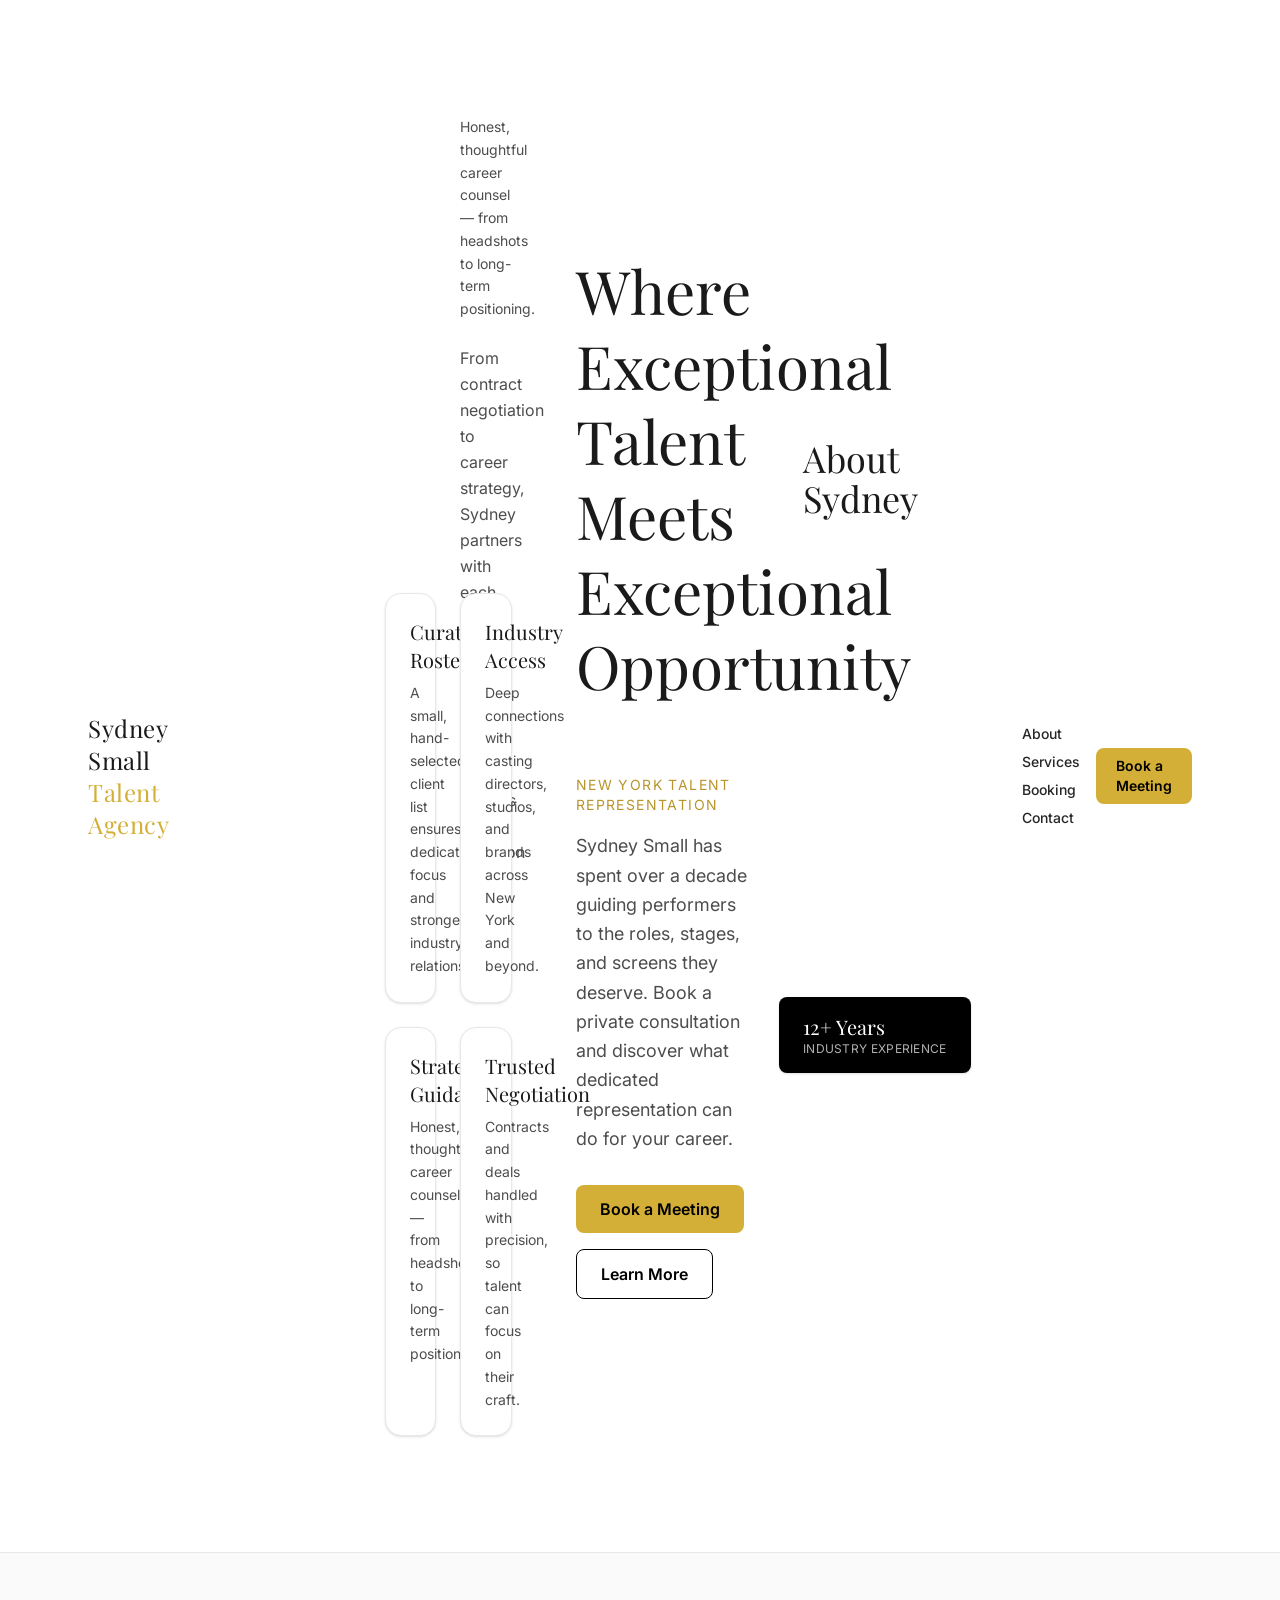
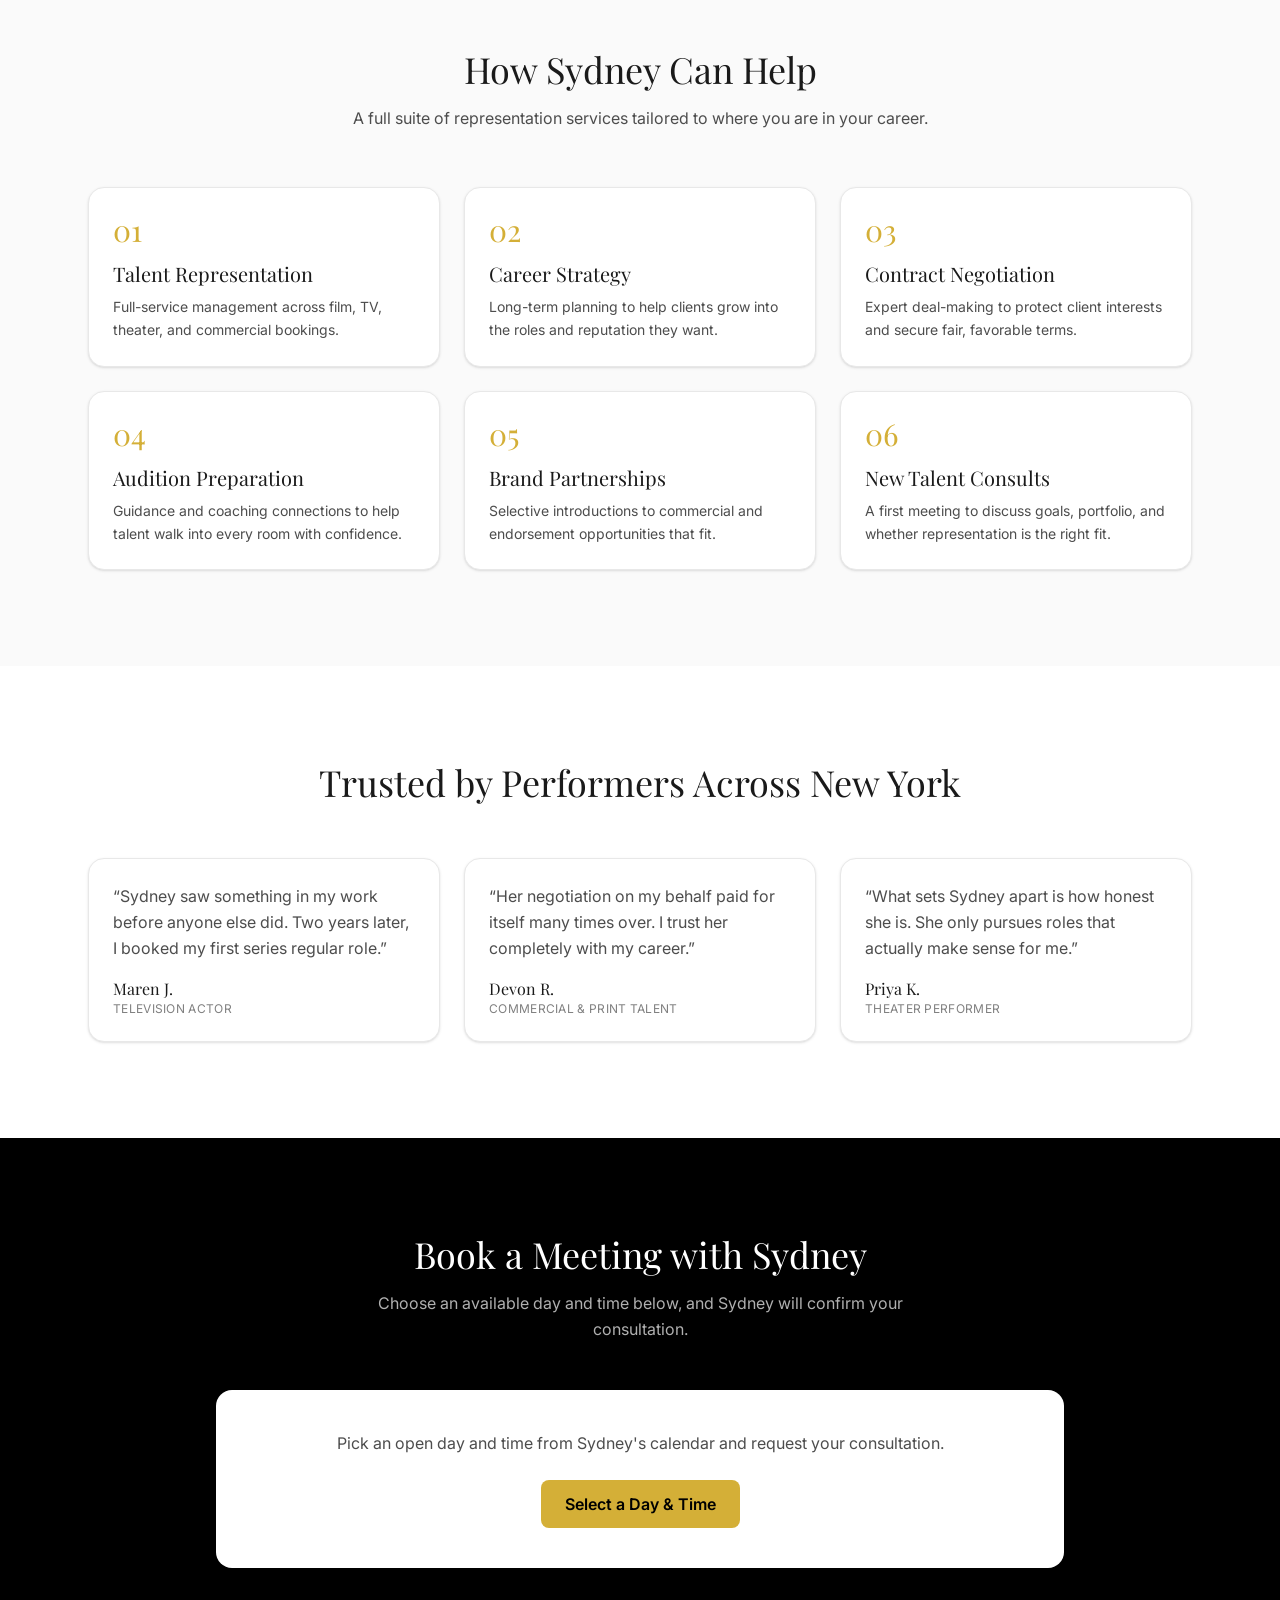
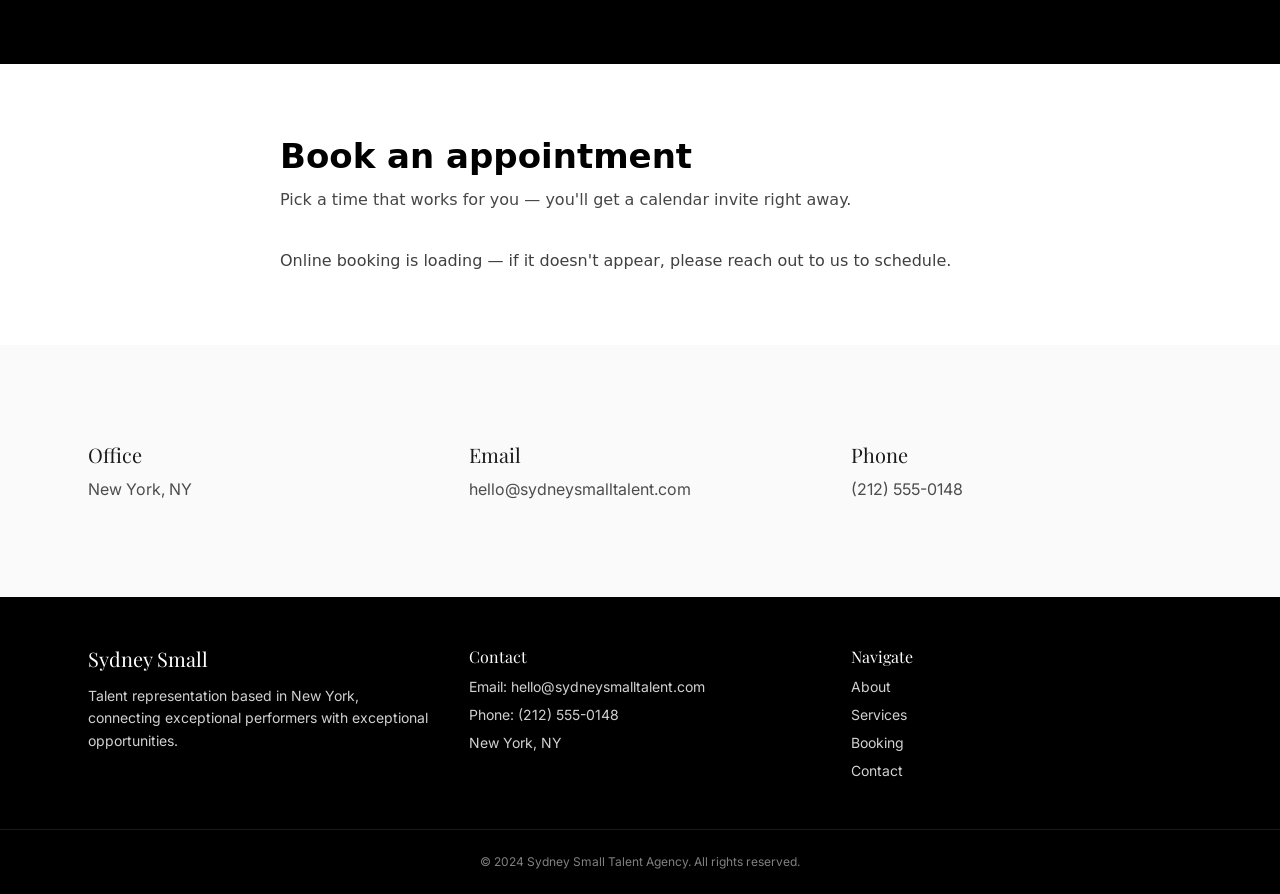
==== commit c9d393d3: "Update site copy via Tibly" ====
--- a/index.html
+++ b/index.html
@@ -22,16 +22,66 @@
 <!-- block:header -->
 <header class="bg-surface border-b border-secondary sticky top-0 z-50">
   <div class="max-w-6xl mx-auto px-6 py-5 flex flex-col md:flex-row md:items-center md:justify-between gap-4">
-    <a href="#top" class="font-display text-2xl tracking-wide text-ink">
+    <a class="font-display text-2xl tracking-wide text-ink" href="#top">
       Sydney Small <span class="text-accent-500">Talent Agency</span>
     </a>
-    <nav class="flex flex-wrap gap-x-8 gap-y-2 text-sm font-body font-medium text-brand-600">
-      <a href="#about" class="hover:text-accent-500 transition-colors">About</a>
-      <a href="#services" class="hover:text-accent-500 transition-colors">Services</a>
-      <a href="/booking" class="hover:text-accent-500 transition-colors">Booking</a>
-      <a href="#contact" class="hover:text-accent-500 transition-colors">Contact</a>
+    <div class="max-w-6xl mx-auto px-6 py-20 sm:py-24 grid gap-12 lg:grid-cols-2 lg:items-start">
+    <div>
+      
+      
+      
+    </div>
+    <div class="grid sm:grid-cols-2 gap-6">
+      <p class="font-body text-brand-500 leading-relaxed mb-4">
+        </p>
+        <p class="font-body text-sm text-brand-500 leading-relaxed">Honest, thoughtful career counsel — from headshots to long-term positioning.</p>
+      <p></p><p class="font-body text-brand-500 leading-relaxed" style="width:130px;max-width:100%;width:141px;max-width:100%;width:141px;max-width:100%;height:410px;height:224px" data-tibly-styled="ca2e8144-fff4-4b20-a345-f4d5cabf231a">
+        From contract negotiation to career strategy, Sydney partners with each client to build a body of work that reflects their ambition and craft.
+      </p><div class="card" data-tibly-styled="73572630-43e8-4356-be07-a568b59e85e8" style="width: 130px; max-width: 100%;">
+        <h3 class="font-display text-xl text-ink mb-2">Curated Roster</h3>
+        <p class="font-body text-sm text-brand-500 leading-relaxed" style="width:50px;max-width:100%;width: unset; max-width: unset" data-tibly-styled="416839bf-9f62-46fe-9888-e8f583e38ff2">A small, hand-selected client list ensures dedicated focus and stronger industry relationships.</p>
+      </div>
+      <div class="card" style="width:141px;max-width:100%" data-tibly-styled="051f6d04-f040-4813-b8b8-38d59a6f6d0a">
+        <h3 class="font-display text-xl text-ink mb-2">Industry Access</h3>
+        <p class="font-body text-sm text-brand-500 leading-relaxed">Deep connections with casting directors, studios, and brands across New York and beyond.</p>
+      </div>
+      <div class="card">
+        <h3 class="font-display text-xl text-ink mb-2">Strategic Guidance</h3>
+        <p class="font-body text-sm text-brand-500 leading-relaxed" style="width:91px;max-width:100%;width:45px;max-width:100%;width: unset; max-width: unset; width:91px;max-width:100%;width: unset; max-width: unset" data-tibly-styled="e3c9161d-4dd8-40ca-a9c3-ae9e7e81690f">Honest, thoughtful career counsel — from headshots to long-term positioning.</p>
+      </div>
+      <div class="card">
+        <h3 class="font-display text-xl text-ink mb-2">Trusted Negotiation</h3>
+        <p class="font-body text-sm text-brand-500 leading-relaxed">Contracts and deals handled with precision, so talent can focus on their craft.</p>
+      </div>
+    </div>
+  </div><div class="max-w-6xl mx-auto px-6 py-20 sm:py-28 lg:py-32 grid gap-12 lg:grid-cols-2 lg:items-center">
+    <h1 class="font-display text-4xl sm:text-5xl lg:text-6xl text-ink leading-tight mb-6" style="width:452px;max-width:100%;width:452px;max-width:100%;width:286px;max-width:100%;width:286px;max-width:100%;height:627px;width: unset; max-width: unset; height: unset; position:relative;z-index:1;width:286px;max-width:100%;width: unset; max-width: unset; width:452px;max-width:100%;position:relative;z-index:1;width: unset; max-width: unset" data-tibly-styled="6d428674-59f1-474d-9e14-be6a1a705a35">
+        Where Exceptional Talent Meets Exceptional Opportunity
+      </h1><h2 class="font-display text-3xl sm:text-4xl text-ink mb-6">About Sydney</h2><div>
+      <p class="font-body text-sm tracking-widest uppercase text-accent-600 mb-4">New York Talent Representation</p>
+      
+      <p class="font-body text-lg text-brand-500 max-w-xl mb-8 leading-relaxed">
+        Sydney Small has spent over a decade guiding performers to the roles, stages, and screens they deserve. Book a private consultation and discover what dedicated representation can do for your career.
+      </p>
+      <div class="flex flex-wrap gap-4">
+        <a class="btn" href="#booking">Book a Meeting</a>
+        <a class="btn-secondary" href="#about">Learn More</a>
+      </div>
+    </div>
+    <div class="relative">
+      
+      <p>New text</p><div class="absolute -bottom-6 -left-6 hidden sm:block bg-brand-900 text-surface rounded-md px-6 py-4 shadow-sm">
+        <p class="font-display text-xl">12+ Years</p>
+        <p class="font-body text-xs text-brand-300 uppercase tracking-wide">Industry Experience</p>
+      </div>
+    </div>
+  </div><nav class="flex flex-wrap gap-x-8 gap-y-2 text-sm font-body font-medium text-brand-600">
+      <a class="hover:text-accent-500 transition-colors" href="#about">About</a>
+      <a class="hover:text-accent-500 transition-colors" href="#services">Services</a>
+      <a class="hover:text-accent-500 transition-colors" href="/booking">Booking</a>
+      <a class="hover:text-accent-500 transition-colors" href="#contact">Contact</a>
     </nav>
-    <a href="#booking" class="btn text-sm py-2 px-5 self-start md:self-auto">Book a Meeting</a>
+    <a class="btn text-sm py-2 px-5 self-start md:self-auto" href="#booking">Book a Meeting</a>
   </div>
 </header>
 <!-- /block:header -->
@@ -42,35 +92,7 @@
 <!-- /block:hero -->
 <!-- block:about -->
 <section id="about" class="bg-surface" data-block="about">
-  <div class="max-w-6xl mx-auto px-6 py-20 sm:py-24 grid gap-12 lg:grid-cols-2 lg:items-start">
-    <div>
-      <h2 class="font-display text-3xl sm:text-4xl text-ink mb-6">About Sydney</h2>
-      <p class="font-body text-brand-500 leading-relaxed mb-4">
-        Based in New York City, Sydney Small represents actors, models, and performers across film, television, theater, and commercial work. Her approach is personal, discerning, and results-driven &mdash; she takes on a select roster of talent so every client receives her full attention.
-      </p>
-      <p class="font-body text-brand-500 leading-relaxed">
-        From contract negotiation to career strategy, Sydney partners with each client to build a body of work that reflects their ambition and craft.
-      </p>
-    </div>
-    <div class="grid sm:grid-cols-2 gap-6">
-      <div class="card">
-        <h3 class="font-display text-xl text-ink mb-2">Curated Roster</h3>
-        <p class="font-body text-sm text-brand-500 leading-relaxed">A small, hand-selected client list ensures dedicated focus and stronger industry relationships.</p>
-      </div>
-      <div class="card">
-        <h3 class="font-display text-xl text-ink mb-2">Industry Access</h3>
-        <p class="font-body text-sm text-brand-500 leading-relaxed">Deep connections with casting directors, studios, and brands across New York and beyond.</p>
-      </div>
-      <div class="card">
-        <h3 class="font-display text-xl text-ink mb-2">Strategic Guidance</h3>
-        <p class="font-body text-sm text-brand-500 leading-relaxed">Honest, thoughtful career counsel &mdash; from headshots to long-term positioning.</p>
-      </div>
-      <div class="card">
-        <h3 class="font-display text-xl text-ink mb-2">Trusted Negotiation</h3>
-        <p class="font-body text-sm text-brand-500 leading-relaxed">Contracts and deals handled with precision, so talent can focus on their craft.</p>
-      </div>
-    </div>
-  </div>
+  
 </section>
 <!-- /block:about -->
 <!-- block:services -->
